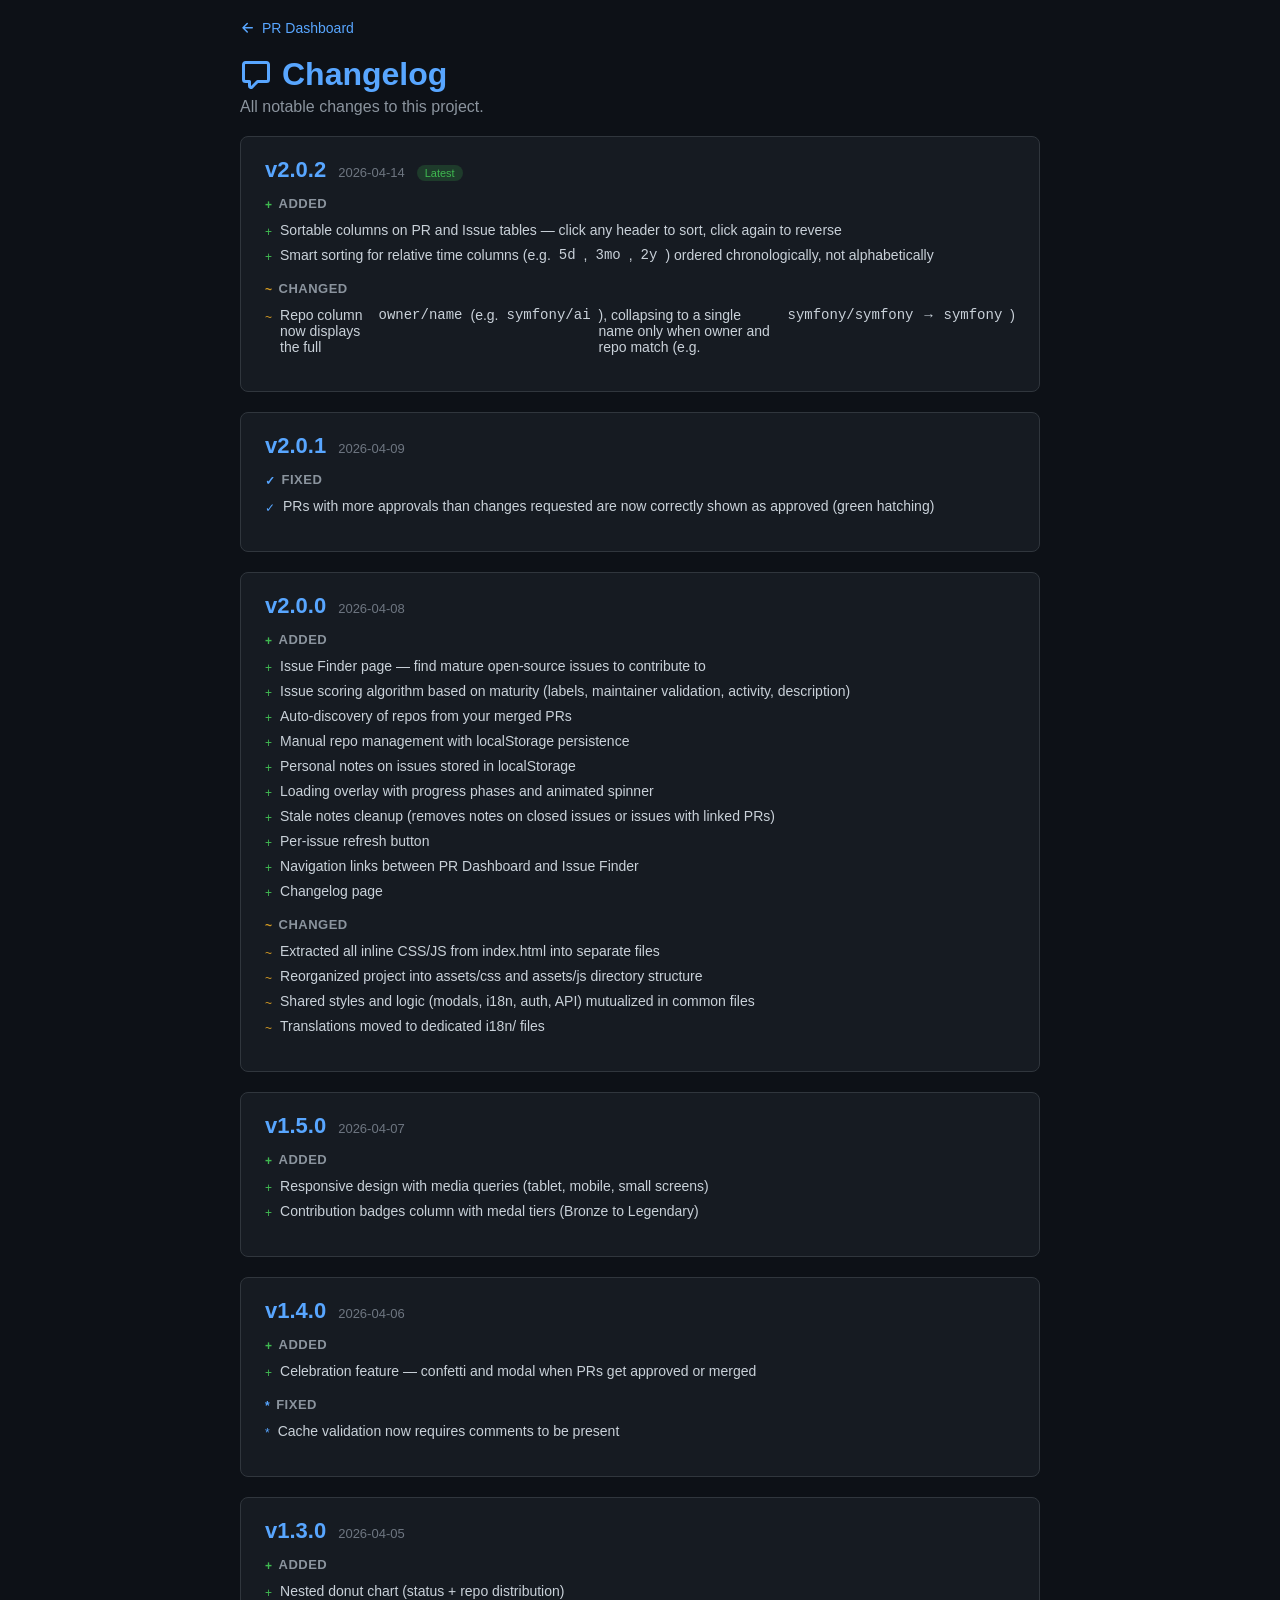
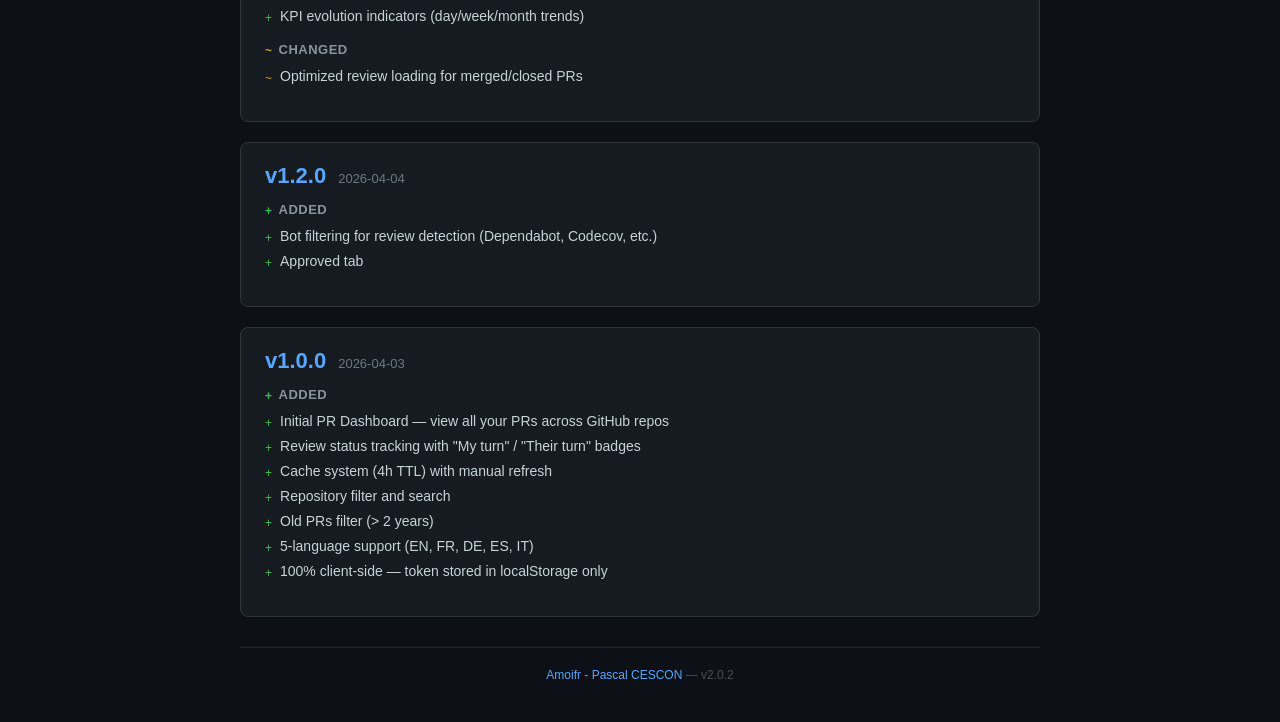
==== CHANGELOG.html @ 4b8963c9 "Add sortable table columns and full repo names (v2.0.2)" ====
<!DOCTYPE html>
<html lang="en">
<head>
    <meta charset="UTF-8">
    <meta name="viewport" content="width=device-width, initial-scale=1.0">
    <title>Changelog — PR Dashboard</title>
    <link rel="stylesheet" href="assets/css/common.css">
    <style>
        .changelog { max-width: 800px; margin: 0 auto; }
        .version { background: #161b22; border: 1px solid #30363d; border-radius: 8px; padding: 20px 24px; margin-bottom: 20px; }
        .version-header { display: flex; align-items: baseline; gap: 12px; margin-bottom: 12px; }
        .version-tag { font-size: 22px; font-weight: 700; color: #58a6ff; }
        .version-date { font-size: 13px; color: #6e7681; }
        .version-label { font-size: 11px; padding: 2px 8px; border-radius: 10px; font-weight: 500; }
        .version-label.latest { background: rgba(63, 185, 80, 0.2); color: #3fb950; }
        .change-category { margin-bottom: 12px; }
        .change-category h4 { font-size: 13px; color: #8b949e; text-transform: uppercase; letter-spacing: 0.5px; margin-bottom: 6px; display: flex; align-items: center; gap: 6px; }
        .change-category ul { list-style: none; padding: 0; margin: 0; }
        .change-category li { padding: 4px 0; font-size: 14px; color: #c9d1d9; display: flex; align-items: flex-start; gap: 8px; }
        .change-category li::before { content: ''; display: none; }
        .change-icon { font-size: 12px; margin-top: 3px; flex-shrink: 0; }
        .change-icon.added { color: #3fb950; }
        .change-icon.changed { color: #d29922; }
        .change-icon.fixed { color: #58a6ff; }
        .back-link { display: inline-flex; align-items: center; gap: 6px; color: #58a6ff; font-size: 14px; margin-bottom: 20px; }
        .back-link:hover { text-decoration: underline; }
        .back-link svg { width: 16px; height: 16px; }
    </style>
</head>
<body>
    <div class="container changelog">
        <a href="index.html" class="back-link">
            <svg viewBox="0 0 16 16" fill="currentColor"><path d="M7.78 12.53a.75.75 0 0 1-1.06 0L2.47 8.28a.75.75 0 0 1 0-1.06l4.25-4.25a.751.751 0 0 1 1.042.018.751.751 0 0 1 .018 1.042L4.81 7h7.44a.75.75 0 0 1 0 1.5H4.81l2.97 2.97a.75.75 0 0 1 0 1.06Z"></path></svg>
            PR Dashboard
        </a>

        <h1>
            <svg viewBox="0 0 16 16" fill="currentColor"><path d="M1 2.75C1 1.784 1.784 1 2.75 1h10.5c.966 0 1.75.784 1.75 1.75v7.5A1.75 1.75 0 0 1 13.25 12H9.06l-2.573 2.573A1.458 1.458 0 0 1 4 13.543V12H2.75A1.75 1.75 0 0 1 1 10.25Zm1.75-.25a.25.25 0 0 0-.25.25v7.5c0 .138.112.25.25.25h2a.75.75 0 0 1 .75.75v2.19l2.72-2.72a.749.749 0 0 1 .53-.22h4.5a.25.25 0 0 0 .25-.25v-7.5a.25.25 0 0 0-.25-.25Z"></path></svg>
            Changelog
        </h1>
        <p class="subtitle">All notable changes to this project.</p>

        <div class="version">
            <div class="version-header">
                <span class="version-tag">v2.0.2</span>
                <span class="version-date">2026-04-14</span>
                <span class="version-label latest">Latest</span>
            </div>
            <div class="change-category">
                <h4><span class="change-icon added">+</span> Added</h4>
                <ul>
                    <li><span class="change-icon added">+</span> Sortable columns on PR and Issue tables — click any header to sort, click again to reverse</li>
                    <li><span class="change-icon added">+</span> Smart sorting for relative time columns (e.g. <code>5d</code>, <code>3mo</code>, <code>2y</code>) ordered chronologically, not alphabetically</li>
                </ul>
            </div>
            <div class="change-category">
                <h4><span class="change-icon changed">~</span> Changed</h4>
                <ul>
                    <li><span class="change-icon changed">~</span> Repo column now displays the full <code>owner/name</code> (e.g. <code>symfony/ai</code>), collapsing to a single name only when owner and repo match (e.g. <code>symfony/symfony</code> → <code>symfony</code>)</li>
                </ul>
            </div>
        </div>

        <div class="version">
            <div class="version-header">
                <span class="version-tag">v2.0.1</span>
                <span class="version-date">2026-04-09</span>
            </div>
            <div class="change-category">
                <h4><span class="change-icon fixed">✓</span> Fixed</h4>
                <ul>
                    <li><span class="change-icon fixed">✓</span> PRs with more approvals than changes requested are now correctly shown as approved (green hatching)</li>
                </ul>
            </div>
        </div>

        <div class="version">
            <div class="version-header">
                <span class="version-tag">v2.0.0</span>
                <span class="version-date">2026-04-08</span>
            </div>
            <div class="change-category">
                <h4><span class="change-icon added">+</span> Added</h4>
                <ul>
                    <li><span class="change-icon added">+</span> Issue Finder page — find mature open-source issues to contribute to</li>
                    <li><span class="change-icon added">+</span> Issue scoring algorithm based on maturity (labels, maintainer validation, activity, description)</li>
                    <li><span class="change-icon added">+</span> Auto-discovery of repos from your merged PRs</li>
                    <li><span class="change-icon added">+</span> Manual repo management with localStorage persistence</li>
                    <li><span class="change-icon added">+</span> Personal notes on issues stored in localStorage</li>
                    <li><span class="change-icon added">+</span> Loading overlay with progress phases and animated spinner</li>
                    <li><span class="change-icon added">+</span> Stale notes cleanup (removes notes on closed issues or issues with linked PRs)</li>
                    <li><span class="change-icon added">+</span> Per-issue refresh button</li>
                    <li><span class="change-icon added">+</span> Navigation links between PR Dashboard and Issue Finder</li>
                    <li><span class="change-icon added">+</span> Changelog page</li>
                </ul>
            </div>
            <div class="change-category">
                <h4><span class="change-icon changed">~</span> Changed</h4>
                <ul>
                    <li><span class="change-icon changed">~</span> Extracted all inline CSS/JS from index.html into separate files</li>
                    <li><span class="change-icon changed">~</span> Reorganized project into assets/css and assets/js directory structure</li>
                    <li><span class="change-icon changed">~</span> Shared styles and logic (modals, i18n, auth, API) mutualized in common files</li>
                    <li><span class="change-icon changed">~</span> Translations moved to dedicated i18n/ files</li>
                </ul>
            </div>
        </div>

        <div class="version">
            <div class="version-header">
                <span class="version-tag">v1.5.0</span>
                <span class="version-date">2026-04-07</span>
            </div>
            <div class="change-category">
                <h4><span class="change-icon added">+</span> Added</h4>
                <ul>
                    <li><span class="change-icon added">+</span> Responsive design with media queries (tablet, mobile, small screens)</li>
                    <li><span class="change-icon added">+</span> Contribution badges column with medal tiers (Bronze to Legendary)</li>
                </ul>
            </div>
        </div>

        <div class="version">
            <div class="version-header">
                <span class="version-tag">v1.4.0</span>
                <span class="version-date">2026-04-06</span>
            </div>
            <div class="change-category">
                <h4><span class="change-icon added">+</span> Added</h4>
                <ul>
                    <li><span class="change-icon added">+</span> Celebration feature — confetti and modal when PRs get approved or merged</li>
                </ul>
            </div>
            <div class="change-category">
                <h4><span class="change-icon fixed">*</span> Fixed</h4>
                <ul>
                    <li><span class="change-icon fixed">*</span> Cache validation now requires comments to be present</li>
                </ul>
            </div>
        </div>

        <div class="version">
            <div class="version-header">
                <span class="version-tag">v1.3.0</span>
                <span class="version-date">2026-04-05</span>
            </div>
            <div class="change-category">
                <h4><span class="change-icon added">+</span> Added</h4>
                <ul>
                    <li><span class="change-icon added">+</span> Nested donut chart (status + repo distribution)</li>
                    <li><span class="change-icon added">+</span> KPI evolution indicators (day/week/month trends)</li>
                </ul>
            </div>
            <div class="change-category">
                <h4><span class="change-icon changed">~</span> Changed</h4>
                <ul>
                    <li><span class="change-icon changed">~</span> Optimized review loading for merged/closed PRs</li>
                </ul>
            </div>
        </div>

        <div class="version">
            <div class="version-header">
                <span class="version-tag">v1.2.0</span>
                <span class="version-date">2026-04-04</span>
            </div>
            <div class="change-category">
                <h4><span class="change-icon added">+</span> Added</h4>
                <ul>
                    <li><span class="change-icon added">+</span> Bot filtering for review detection (Dependabot, Codecov, etc.)</li>
                    <li><span class="change-icon added">+</span> Approved tab</li>
                </ul>
            </div>
        </div>

        <div class="version">
            <div class="version-header">
                <span class="version-tag">v1.0.0</span>
                <span class="version-date">2026-04-03</span>
            </div>
            <div class="change-category">
                <h4><span class="change-icon added">+</span> Added</h4>
                <ul>
                    <li><span class="change-icon added">+</span> Initial PR Dashboard — view all your PRs across GitHub repos</li>
                    <li><span class="change-icon added">+</span> Review status tracking with "My turn" / "Their turn" badges</li>
                    <li><span class="change-icon added">+</span> Cache system (4h TTL) with manual refresh</li>
                    <li><span class="change-icon added">+</span> Repository filter and search</li>
                    <li><span class="change-icon added">+</span> Old PRs filter (&gt; 2 years)</li>
                    <li><span class="change-icon added">+</span> 5-language support (EN, FR, DE, ES, IT)</li>
                    <li><span class="change-icon added">+</span> 100% client-side — token stored in localStorage only</li>
                </ul>
            </div>
        </div>

        <p class="generated"><a href="https://github.com/Amoifr" target="_blank">Amoifr - Pascal CESCON</a> — v2.0.2</p>
    </div>
</body>
</html>
---- assets/css/common.css ----
/* ========== COMMON STYLES — Shared between index.html and issue.html ========== */

* { box-sizing: border-box; margin: 0; padding: 0; }
body { font-family: -apple-system, BlinkMacSystemFont, 'Segoe UI', Roboto, sans-serif; background: #0d1117; color: #c9d1d9; padding: 20px; }
.container { max-width: 1400px; margin: 0 auto; }
h1 { color: #58a6ff; margin-bottom: 5px; display: flex; align-items: center; gap: 10px; }
h1 svg { width: 32px; height: 32px; }
.subtitle { color: #8b949e; margin-bottom: 20px; }

/* Token input */
.token-section { background: #161b22; border: 1px solid #30363d; border-radius: 8px; padding: 20px; margin-bottom: 20px; }
.token-section h3 { margin-bottom: 10px; color: #c9d1d9; }
.token-section .input-group { margin-bottom: 12px; }
.token-section label { display: block; font-size: 13px; color: #8b949e; margin-bottom: 5px; }
.token-section input { width: 400px; padding: 8px 12px; border: 1px solid #30363d; border-radius: 6px; background: #0d1117; color: #c9d1d9; font-family: monospace; }
.token-section input[type="text"]:not(.token-input) { font-family: -apple-system, BlinkMacSystemFont, 'Segoe UI', Roboto, sans-serif; }
.token-section button { padding: 8px 16px; background: #238636; color: white; border: none; border-radius: 6px; cursor: pointer; margin-left: 10px; }
.token-section button:hover { background: #2ea043; }
.token-section button:disabled { background: #30363d; cursor: not-allowed; }
.token-section .btn-secondary { background: #21262d; border: 1px solid #30363d; margin-left: 10px; }
.token-section .btn-secondary:hover { background: #30363d; }
.token-hint { font-size: 12px; color: #8b949e; margin-top: 8px; }
.credentials-display { display: flex; align-items: center; gap: 15px; flex-wrap: wrap; }
.credentials-display .credential { background: #21262d; padding: 5px 12px; border-radius: 6px; font-size: 13px; }
.credentials-display .credential strong { color: #58a6ff; }

/* Modal/Popup */
.modal-overlay { position: fixed; top: 0; left: 0; right: 0; bottom: 0; background: rgba(0, 0, 0, 0.7); display: flex; align-items: center; justify-content: center; z-index: 1000; }
.modal { background: #161b22; border: 1px solid #30363d; border-radius: 12px; padding: 30px; max-width: 450px; width: 90%; box-shadow: 0 8px 32px rgba(0, 0, 0, 0.4); }
.modal h3 { margin-bottom: 20px; color: #c9d1d9; font-size: 18px; display: flex; align-items: center; gap: 10px; }
.modal h3 svg { width: 24px; height: 24px; color: #58a6ff; }
.modal .input-group { margin-bottom: 15px; }
.modal label { display: block; font-size: 13px; color: #8b949e; margin-bottom: 5px; }
.modal input { width: 100%; padding: 10px 12px; border: 1px solid #30363d; border-radius: 6px; background: #0d1117; color: #c9d1d9; font-size: 14px; }
.modal input:focus { outline: none; border-color: #58a6ff; box-shadow: 0 0 0 3px rgba(56, 139, 253, 0.3); }
.modal .btn-primary { width: 100%; padding: 12px; background: #238636; color: white; border: none; border-radius: 6px; cursor: pointer; font-size: 14px; font-weight: 500; margin-top: 10px; }
.modal .btn-primary:hover { background: #2ea043; }
.modal .token-hint { font-size: 12px; color: #8b949e; margin-top: 15px; text-align: center; }
.modal .help-section { background: #0d1117; border: 1px solid #30363d; border-radius: 6px; padding: 15px; margin-top: 20px; font-size: 12px; }
.modal .help-section h4 { color: #58a6ff; margin-bottom: 10px; font-size: 13px; display: flex; align-items: center; gap: 6px; }
.modal .help-section h4 svg { width: 14px; height: 14px; }
.modal .help-section p { color: #8b949e; margin-bottom: 8px; line-height: 1.5; }
.modal .help-section a { color: #58a6ff; }
.modal .help-section ul { color: #8b949e; margin: 8px 0; padding-left: 20px; }
.modal .help-section li { margin: 4px 0; }
.modal .help-section code { background: #21262d; padding: 2px 6px; border-radius: 4px; color: #c9d1d9; font-family: monospace; }
.modal .security-notice { background: rgba(35, 134, 54, 0.15); border: 1px solid #238636; border-radius: 6px; padding: 12px; margin-top: 15px; display: flex; align-items: flex-start; gap: 10px; }
.modal .security-notice svg { width: 18px; height: 18px; color: #3fb950; flex-shrink: 0; margin-top: 2px; }
.modal .security-notice p { color: #8b949e; font-size: 12px; line-height: 1.5; margin: 0; }
.modal .security-notice strong { color: #3fb950; }

/* Loading */
.loading { text-align: center; padding: 40px; color: #8b949e; }
.loading::after { content: ''; animation: dots 1.5s infinite; }
@keyframes dots { 0%, 20% { content: '.'; } 40% { content: '..'; } 60%, 100% { content: '...'; } }

/* Table */
table { width: 100%; border-collapse: collapse; background: #161b22; border-radius: 8px; overflow: hidden; border: 1px solid #30363d; }
th { background: #21262d; color: #c9d1d9; padding: 12px 10px; text-align: left; font-weight: 600; font-size: 12px; text-transform: uppercase; letter-spacing: 0.5px; }
th.sortable { cursor: pointer; user-select: none; padding-right: 22px; position: relative; }
th.sortable:hover { background: #2d333b; }
th.sortable::after { content: '⇅'; position: absolute; right: 8px; top: 50%; transform: translateY(-50%); opacity: 0.4; font-size: 10px; }
th.sortable.sort-asc::after { content: '▲'; opacity: 1; color: #58a6ff; }
th.sortable.sort-desc::after { content: '▼'; opacity: 1; color: #58a6ff; }
td { padding: 12px 10px; border-bottom: 1px solid #21262d; vertical-align: middle; font-size: 14px; }
tr:hover { background: #1f2937; }
tr:last-child td { border-bottom: none; }

a { color: #58a6ff; text-decoration: none; }
a:hover { text-decoration: underline; }

.label { display: inline-block; padding: 3px 8px; border-radius: 12px; font-size: 11px; font-weight: 500; margin: 2px 2px 2px 0; }

.date { color: #8b949e; font-size: 13px; white-space: nowrap; }

/* Search */
.search-bar { margin-bottom: 20px; }
.search-bar input { width: 100%; padding: 10px 15px; border: 1px solid #30363d; border-radius: 6px; background: #0d1117; color: #c9d1d9; font-size: 14px; }
.search-bar input:focus { outline: none; border-color: #58a6ff; box-shadow: 0 0 0 3px rgba(56, 139, 253, 0.3); }
.search-bar input::placeholder { color: #484f58; }

/* Repo filter */
.repo-filter { margin-bottom: 15px; display: flex; flex-wrap: wrap; gap: 8px; align-items: center; }
.repo-filter-label { color: #8b949e; font-size: 13px; margin-right: 10px; }
.repo-btn { padding: 5px 12px; border: 1px solid #30363d; border-radius: 20px; background: #21262d; color: #c9d1d9; font-size: 12px; cursor: pointer; transition: all 0.2s; }
.repo-btn:hover { border-color: #58a6ff; color: #58a6ff; }
.repo-btn.active { background: #388bfd33; border-color: #58a6ff; color: #58a6ff; }
.repo-btn .repo-count { background: #30363d; padding: 1px 6px; border-radius: 10px; margin-left: 5px; font-size: 11px; }
.repo-btn.active .repo-count { background: #58a6ff; color: #0d1117; }

/* Progress */
.progress { margin-top: 10px; }
.progress-bar { height: 4px; background: #30363d; border-radius: 2px; overflow: hidden; }
.progress-fill { height: 100%; background: #58a6ff; width: 0%; transition: width 0.3s; }
.progress-text { font-size: 12px; color: #8b949e; margin-top: 5px; }

/* Header actions */
.header-row { display: flex; justify-content: space-between; align-items: center; margin-bottom: 5px; }
.header-actions { display: flex; align-items: center; gap: 20px; }

/* Header icon buttons */
.header-icon-btn { background: #21262d; border: 1px solid #30363d; color: #c9d1d9; width: 36px; height: 36px; border-radius: 6px; cursor: pointer; display: flex; align-items: center; justify-content: center; text-decoration: none; }
.header-icon-btn:hover { background: #30363d; border-color: #8b949e; text-decoration: none; }
.header-icon-btn svg { width: 18px; height: 18px; }
.header-icon-btn.has-user { color: #3fb950; border-color: #238636; }

/* Language selector */
.lang-selector { position: relative; }
.lang-btn { background: #21262d; border: 1px solid #30363d; color: #c9d1d9; padding: 6px 12px; border-radius: 6px; cursor: pointer; font-size: 13px; display: flex; align-items: center; gap: 6px; }
.lang-btn:hover { background: #30363d; border-color: #8b949e; }
.lang-btn .flag { font-size: 16px; }
.lang-dropdown { position: absolute; top: 100%; right: 0; margin-top: 5px; background: #161b22; border: 1px solid #30363d; border-radius: 6px; overflow: hidden; display: none; z-index: 100; min-width: 140px; box-shadow: 0 8px 24px rgba(0,0,0,0.4); }
.lang-dropdown.show { display: block; }
.lang-option { padding: 10px 15px; cursor: pointer; display: flex; align-items: center; gap: 10px; font-size: 13px; color: #c9d1d9; }
.lang-option:hover { background: #21262d; }
.lang-option.active { background: #388bfd33; color: #58a6ff; }
.lang-option .flag { font-size: 16px; }

/* Settings modal */
.settings-modal { max-width: 350px; }
.settings-modal h3 { font-size: 16px; }
.settings-info { margin-bottom: 15px; }
.settings-info .info-row { display: flex; justify-content: space-between; align-items: center; padding: 10px 0; border-bottom: 1px solid #30363d; }
.settings-info .info-row:last-child { border-bottom: none; }
.settings-info .info-label { color: #8b949e; font-size: 13px; }
.settings-info .info-value { color: #c9d1d9; font-size: 13px; font-weight: 500; }
.settings-actions { display: flex; gap: 10px; margin-top: 15px; }
.settings-actions button { flex: 1; padding: 10px; border-radius: 6px; cursor: pointer; font-size: 13px; }
.btn-edit { background: #21262d; border: 1px solid #30363d; color: #c9d1d9; }
.btn-edit:hover { background: #30363d; }
.btn-delete { background: rgba(248, 81, 73, 0.1); border: 1px solid #f85149; color: #f85149; }
.btn-delete:hover { background: rgba(248, 81, 73, 0.2); }

/* Help modal */
.help-modal { max-width: 500px; max-height: 80vh; overflow-y: auto; }
.help-modal h3 { font-size: 18px; margin-bottom: 20px; }
.help-feature { margin-bottom: 16px; padding-bottom: 16px; border-bottom: 1px solid #30363d; }
.help-feature:last-of-type { border-bottom: none; margin-bottom: 0; }
.help-feature h4 { color: #58a6ff; font-size: 14px; margin-bottom: 6px; display: flex; align-items: center; gap: 8px; }
.help-feature h4 svg { width: 16px; height: 16px; }
.help-feature p { color: #8b949e; font-size: 13px; line-height: 1.5; }

/* Footer */
.generated { text-align: center; color: #484f58; margin-top: 30px; font-size: 12px; padding: 20px; border-top: 1px solid #21262d; }

/* Stats */
.stats-container { display: flex; gap: 20px; margin-bottom: 20px; align-items: stretch; }
.stats { display: grid; grid-template-columns: repeat(2, 1fr); gap: 12px; flex: 1; }
.stat-card { background: #161b22; border: 1px solid #30363d; border-radius: 8px; padding: 20px; display: flex; flex-direction: column; justify-content: center; align-items: center; text-align: center; }
.stat-value { font-size: 32px; font-weight: 600; color: #c9d1d9; }
.stat-label { font-size: 13px; color: #8b949e; margin-top: 5px; text-transform: uppercase; letter-spacing: 0.5px; }
.stat-card.open .stat-value { color: #3fb950; }
.stat-card.open { border-left: 3px solid #3fb950; }

/* Refresh button (simple) */
.refresh-btn-simple { background: #21262d; border: 1px solid #30363d; color: #c9d1d9; padding: 8px 16px; border-radius: 6px; cursor: pointer; font-size: 13px; display: flex; align-items: center; gap: 6px; }
.refresh-btn-simple:hover { background: #30363d; border-color: #8b949e; }
.refresh-btn-simple:disabled { opacity: 0.5; cursor: not-allowed; }
.refresh-btn-simple svg { width: 16px; height: 16px; }

/* Cache info */
.cache-info { font-size: 11px; color: #6e7681; margin-top: 3px; }

/* ========== RESPONSIVE ========== */

/* Tablet - 1024px */
@media (max-width: 1024px) {
    .stats-container { flex-wrap: wrap; }
    .stats { flex: 1 1 100%; order: 1; }
    .header-actions { gap: 12px; }
}

/* Mobile landscape / small tablet - 768px */
@media (max-width: 768px) {
    body { padding: 15px; }

    .header-row { flex-direction: column; align-items: stretch; gap: 15px; }
    .header-actions { flex-wrap: wrap; justify-content: flex-start; gap: 10px; }

    .stats-container { flex-direction: column; }
    .stats { grid-template-columns: repeat(2, 1fr); }

    .token-section input { width: 100%; max-width: 400px; }
    .token-section button { margin-left: 0; margin-top: 10px; }

    .modal { padding: 20px; width: 95%; }
    .help-modal { max-height: 70vh; }

    table { display: block; overflow-x: auto; white-space: nowrap; }

    h1 { font-size: 1.4rem; }
    h1 svg { width: 26px; height: 26px; }
}

/* Mobile portrait - 480px */
@media (max-width: 480px) {
    body { padding: 10px; }

    .stats { grid-template-columns: 1fr; gap: 10px; }
    .stat-card { padding: 15px; }
    .stat-value { font-size: 26px; }

    .header-actions { gap: 8px; }
    .header-icon-btn { width: 32px; height: 32px; }
    .header-icon-btn svg { width: 14px; height: 14px; }

    .search-bar input { padding: 8px 12px; font-size: 13px; }

    .repo-filter { gap: 6px; }
    .repo-btn { padding: 4px 10px; font-size: 11px; }

    th, td { padding: 8px 6px; font-size: 12px; }

    .credentials-display { flex-direction: column; align-items: flex-start; }

    h1 { font-size: 1.2rem; flex-wrap: wrap; }
    .subtitle { font-size: 13px; }

    .modal { padding: 15px; }
    .modal h3 { font-size: 16px; }
    .modal input { padding: 8px 10px; font-size: 13px; }
    .modal .btn-primary { padding: 10px; }
}

/* Very small screens - 360px */
@media (max-width: 360px) {
    .header-actions { justify-content: center; }

    .stat-card { padding: 12px; }
    .stat-value { font-size: 22px; }
    .stat-label { font-size: 11px; }
}
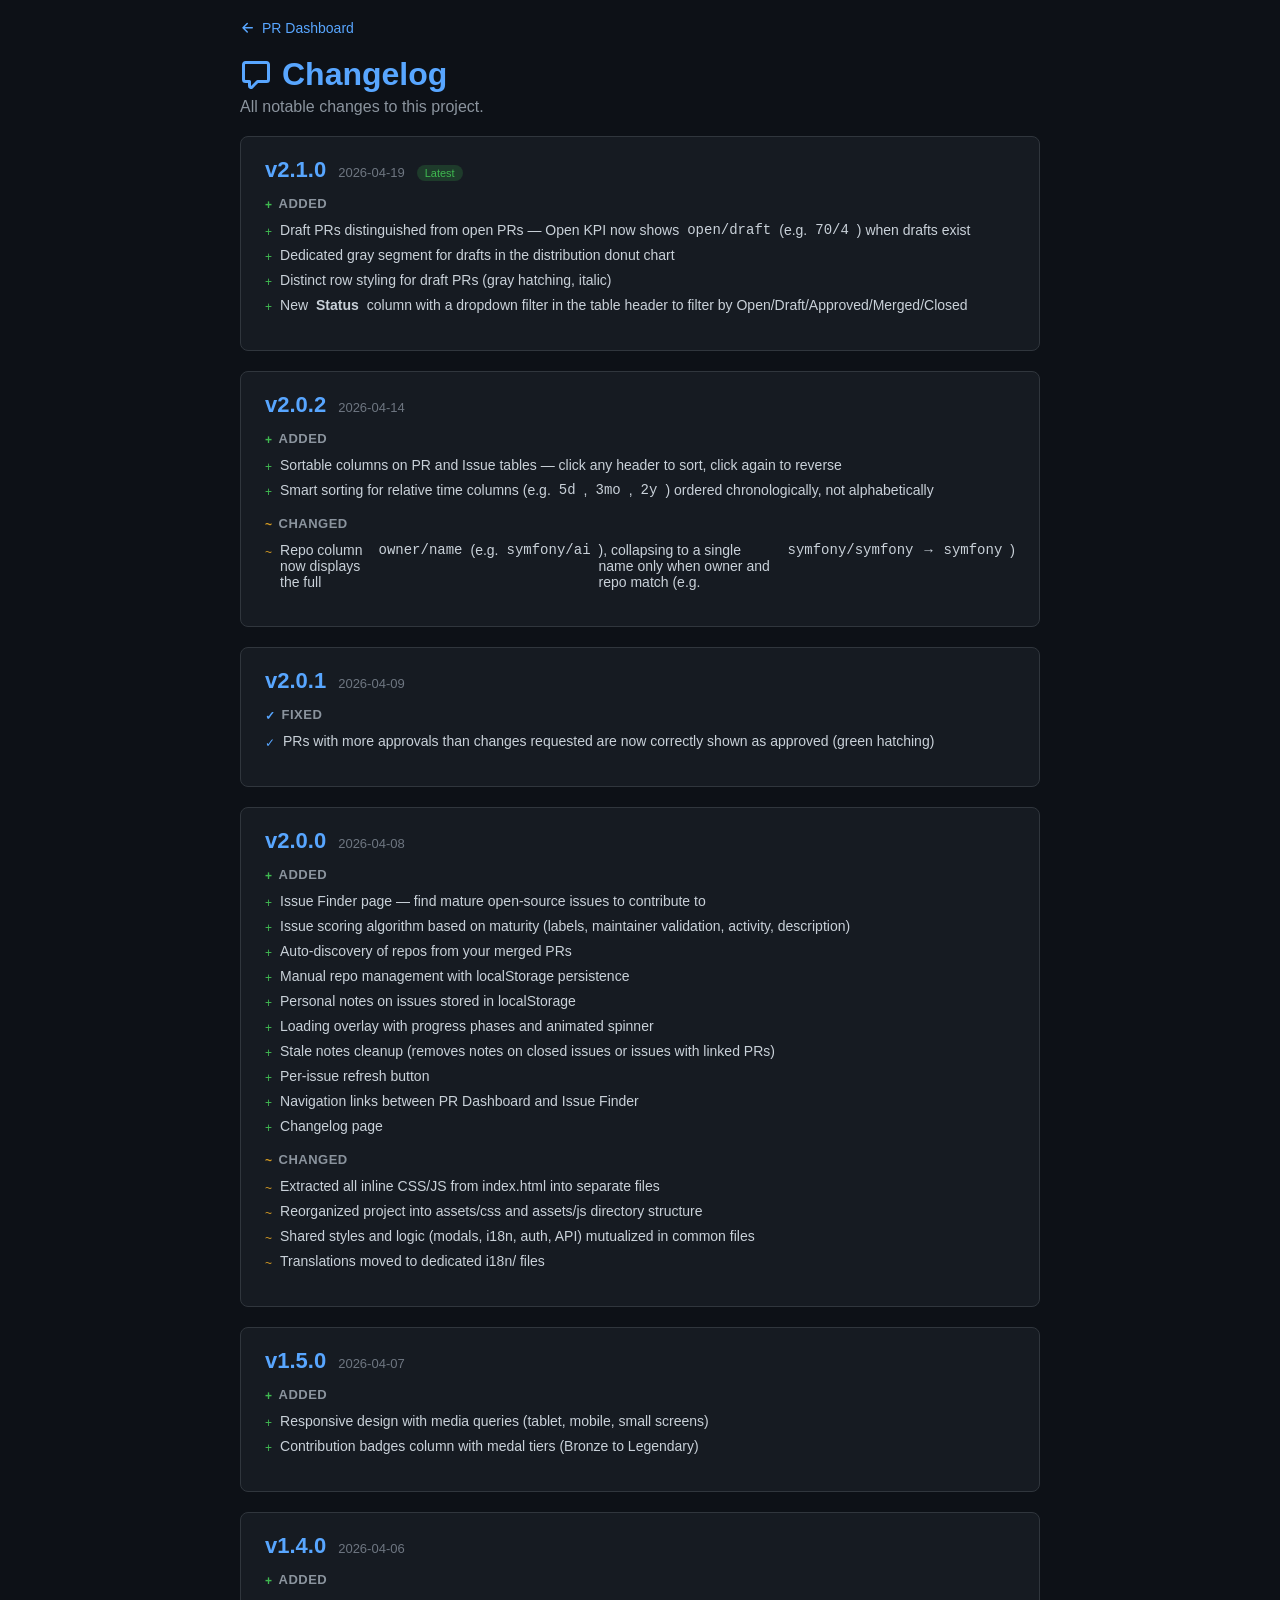
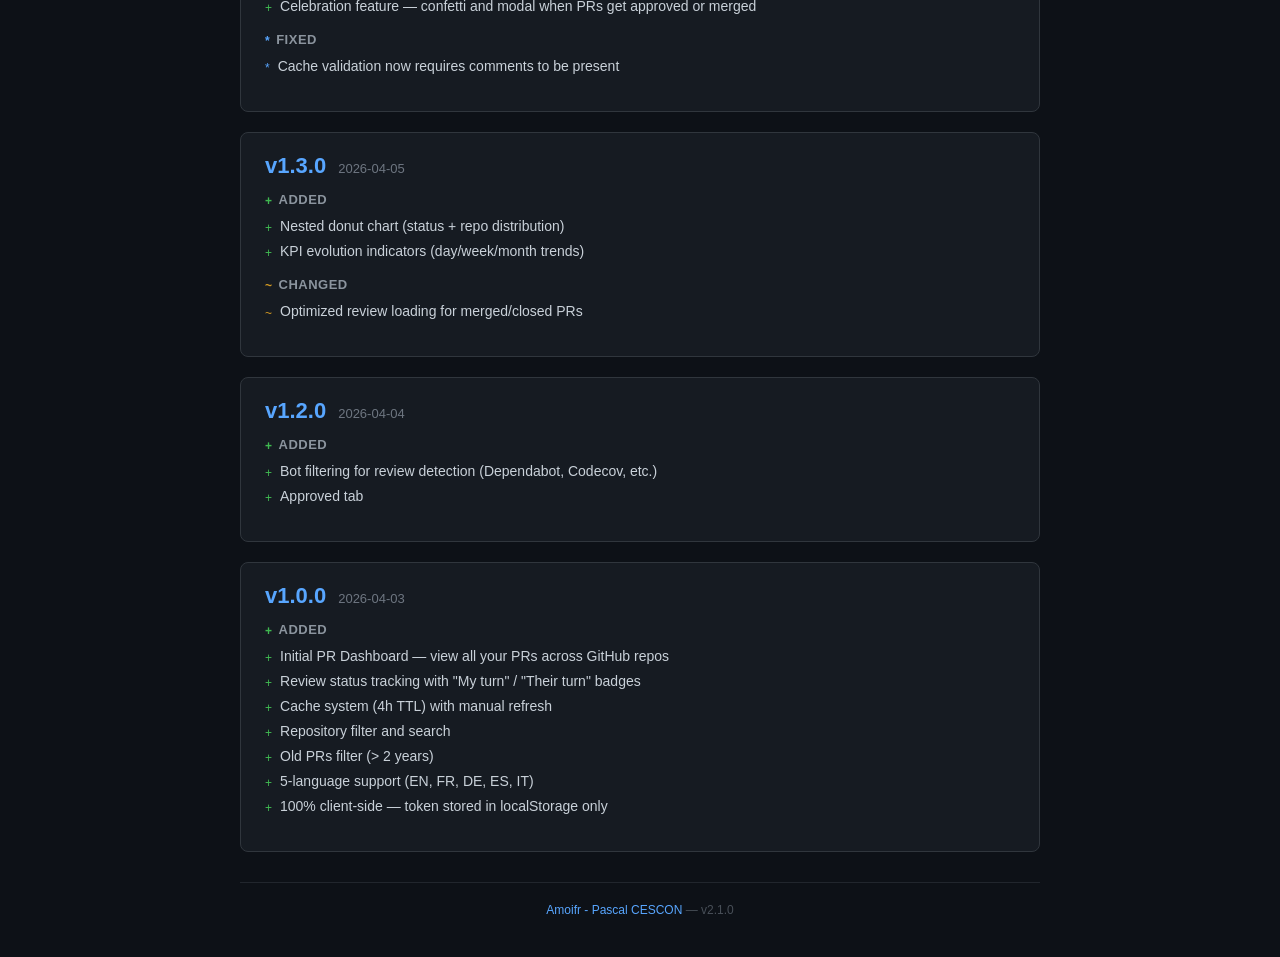
==== commit b6bb05bb: "Distinguish draft PRs from open PRs (v2.1.0) - Open KPI shows "open/draft" format (e.g. 70/4) when d" ====
--- a/CHANGELOG.html
+++ b/CHANGELOG.html
@@ -42,9 +42,25 @@
 
         <div class="version">
             <div class="version-header">
+                <span class="version-tag">v2.1.0</span>
+                <span class="version-date">2026-04-19</span>
+                <span class="version-label latest">Latest</span>
+            </div>
+            <div class="change-category">
+                <h4><span class="change-icon added">+</span> Added</h4>
+                <ul>
+                    <li><span class="change-icon added">+</span> Draft PRs distinguished from open PRs — Open KPI now shows <code>open/draft</code> (e.g. <code>70/4</code>) when drafts exist</li>
+                    <li><span class="change-icon added">+</span> Dedicated gray segment for drafts in the distribution donut chart</li>
+                    <li><span class="change-icon added">+</span> Distinct row styling for draft PRs (gray hatching, italic)</li>
+                    <li><span class="change-icon added">+</span> New <strong>Status</strong> column with a dropdown filter in the table header to filter by Open/Draft/Approved/Merged/Closed</li>
+                </ul>
+            </div>
+        </div>
+
+        <div class="version">
+            <div class="version-header">
                 <span class="version-tag">v2.0.2</span>
                 <span class="version-date">2026-04-14</span>
-                <span class="version-label latest">Latest</span>
             </div>
             <div class="change-category">
                 <h4><span class="change-icon added">+</span> Added</h4>
@@ -191,7 +207,7 @@
             </div>
         </div>
 
-        <p class="generated"><a href="https://github.com/Amoifr" target="_blank">Amoifr - Pascal CESCON</a> — v2.0.2</p>
+        <p class="generated"><a href="https://github.com/Amoifr" target="_blank">Amoifr - Pascal CESCON</a> — v2.1.0</p>
     </div>
 </body>
 </html>
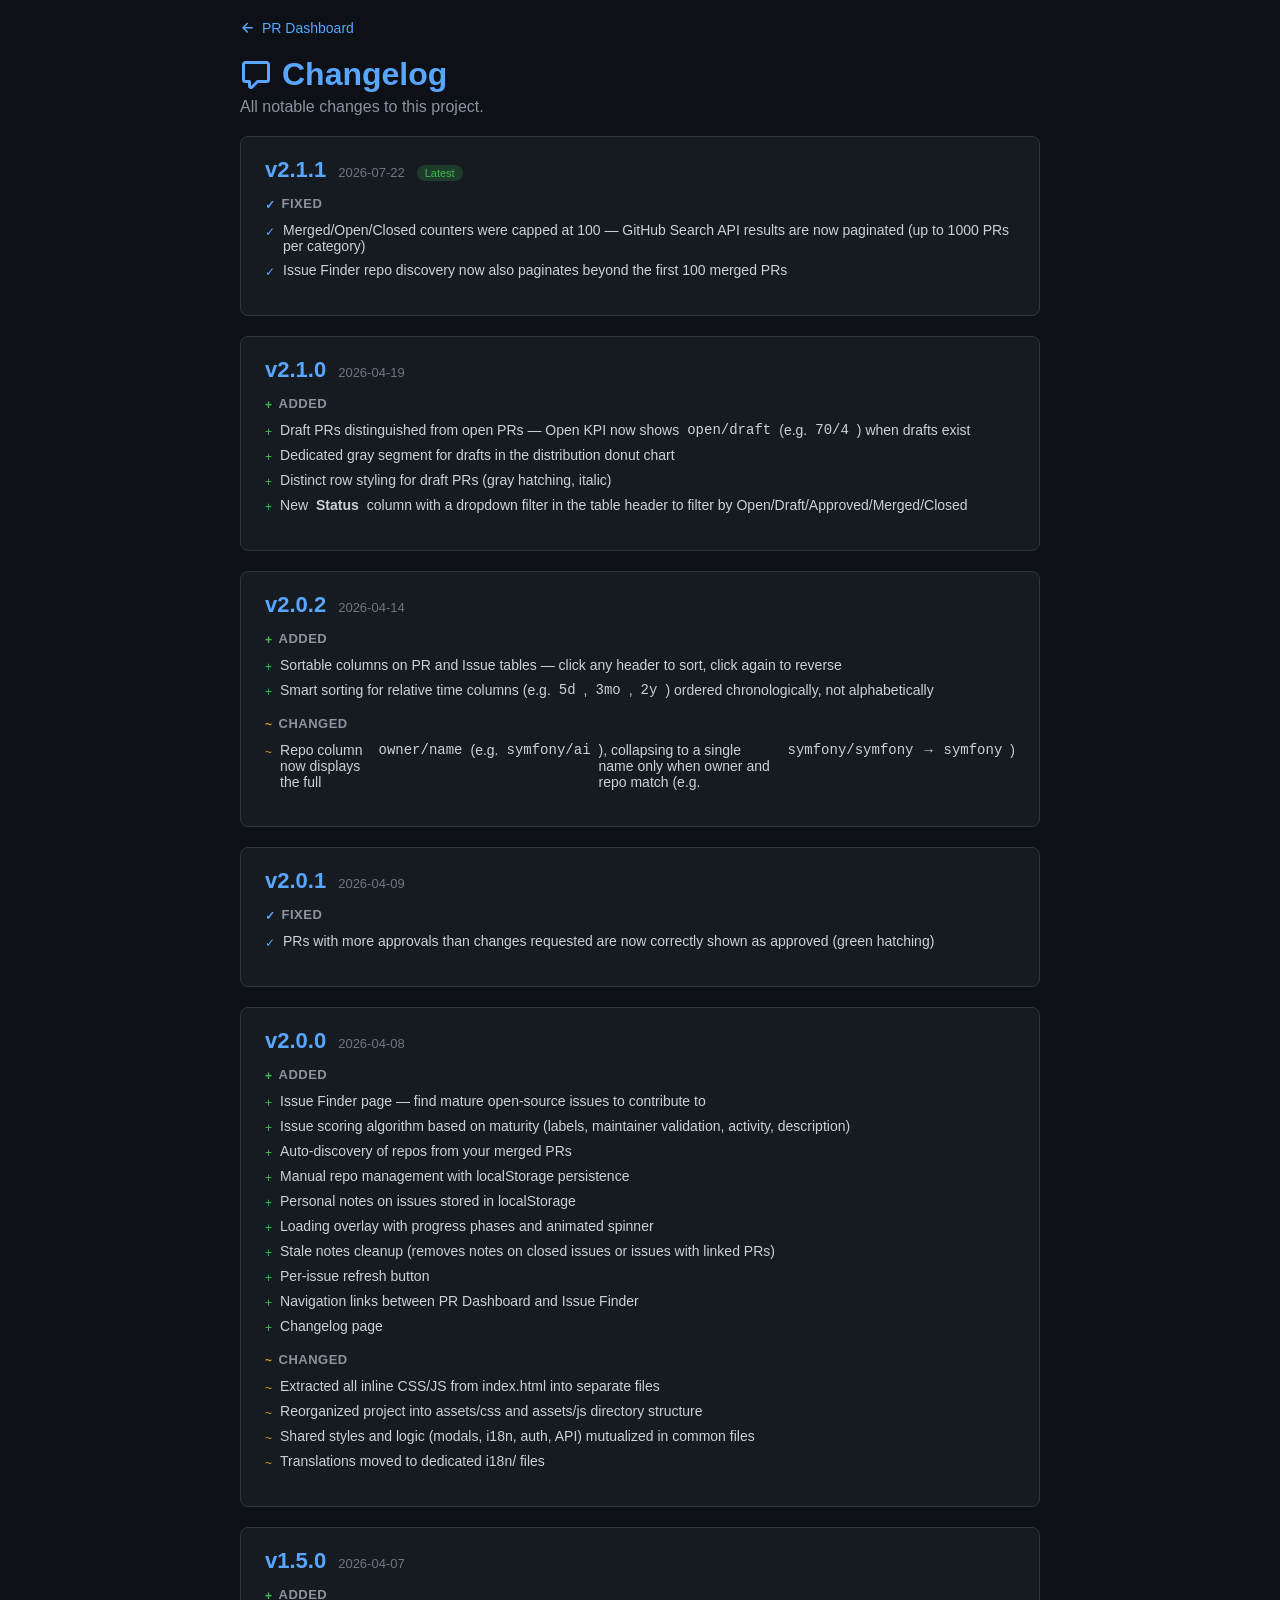
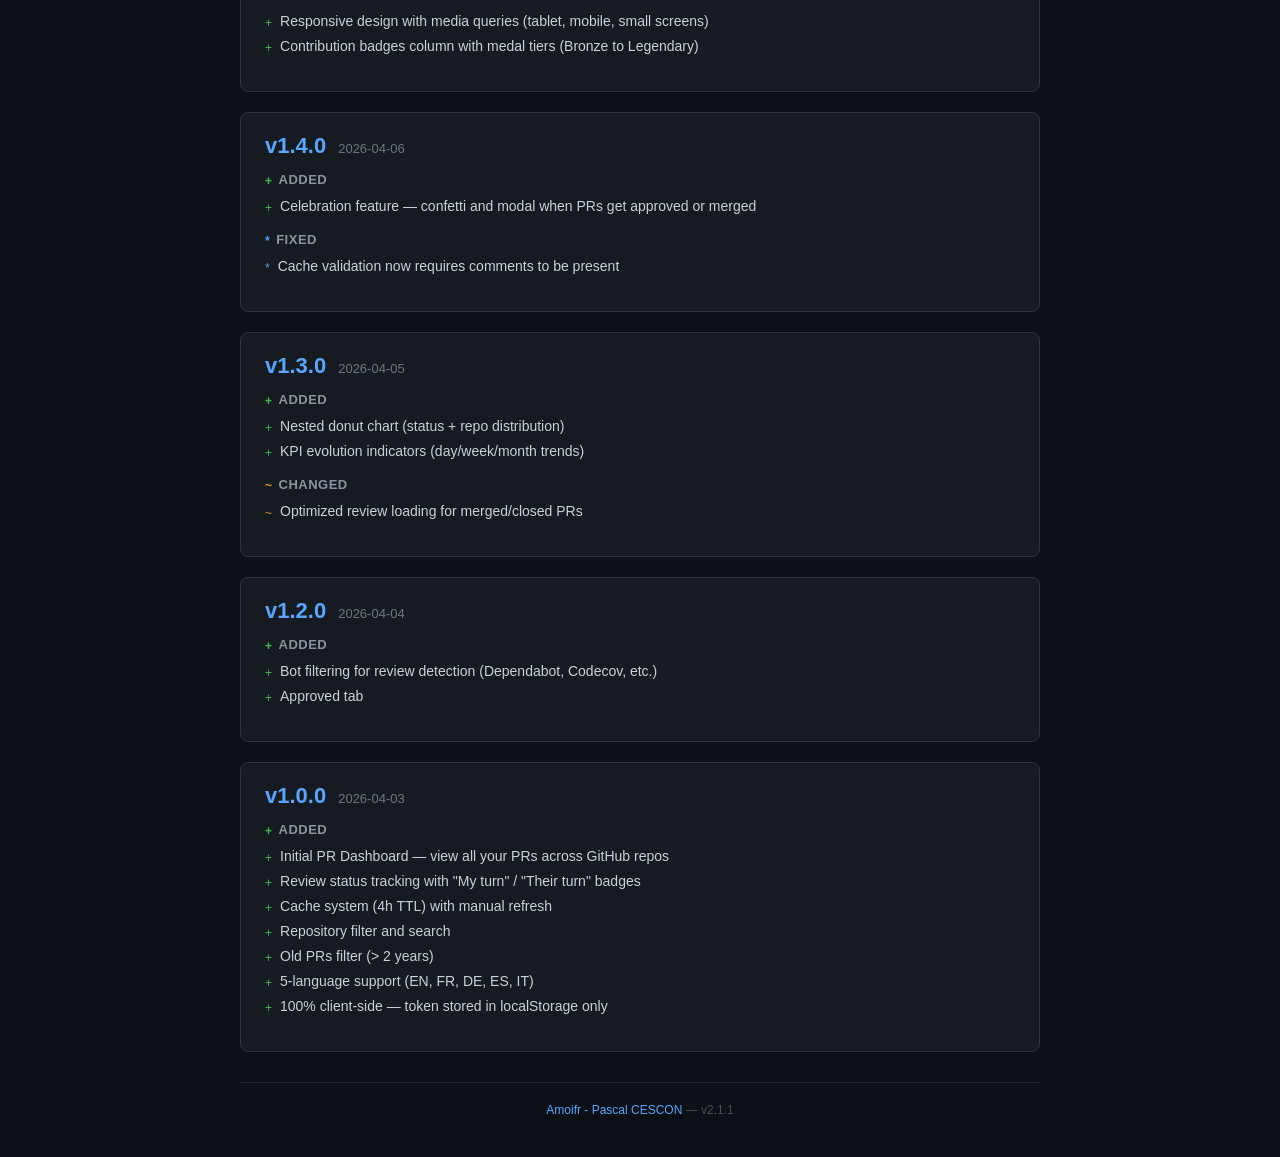
==== commit 4a057631: "Fix PR counters capped at 100 by paginating search results (v2.1.1)" ====
--- a/CHANGELOG.html
+++ b/CHANGELOG.html
@@ -42,9 +42,23 @@
 
         <div class="version">
             <div class="version-header">
+                <span class="version-tag">v2.1.1</span>
+                <span class="version-date">2026-07-22</span>
+                <span class="version-label latest">Latest</span>
+            </div>
+            <div class="change-category">
+                <h4><span class="change-icon fixed">✓</span> Fixed</h4>
+                <ul>
+                    <li><span class="change-icon fixed">✓</span> Merged/Open/Closed counters were capped at 100 — GitHub Search API results are now paginated (up to 1000 PRs per category)</li>
+                    <li><span class="change-icon fixed">✓</span> Issue Finder repo discovery now also paginates beyond the first 100 merged PRs</li>
+                </ul>
+            </div>
+        </div>
+
+        <div class="version">
+            <div class="version-header">
                 <span class="version-tag">v2.1.0</span>
                 <span class="version-date">2026-04-19</span>
-                <span class="version-label latest">Latest</span>
             </div>
             <div class="change-category">
                 <h4><span class="change-icon added">+</span> Added</h4>
@@ -207,7 +221,7 @@
             </div>
         </div>
 
-        <p class="generated"><a href="https://github.com/Amoifr" target="_blank">Amoifr - Pascal CESCON</a> — v2.1.0</p>
+        <p class="generated"><a href="https://github.com/Amoifr" target="_blank">Amoifr - Pascal CESCON</a> — v2.1.1</p>
     </div>
 </body>
 </html>
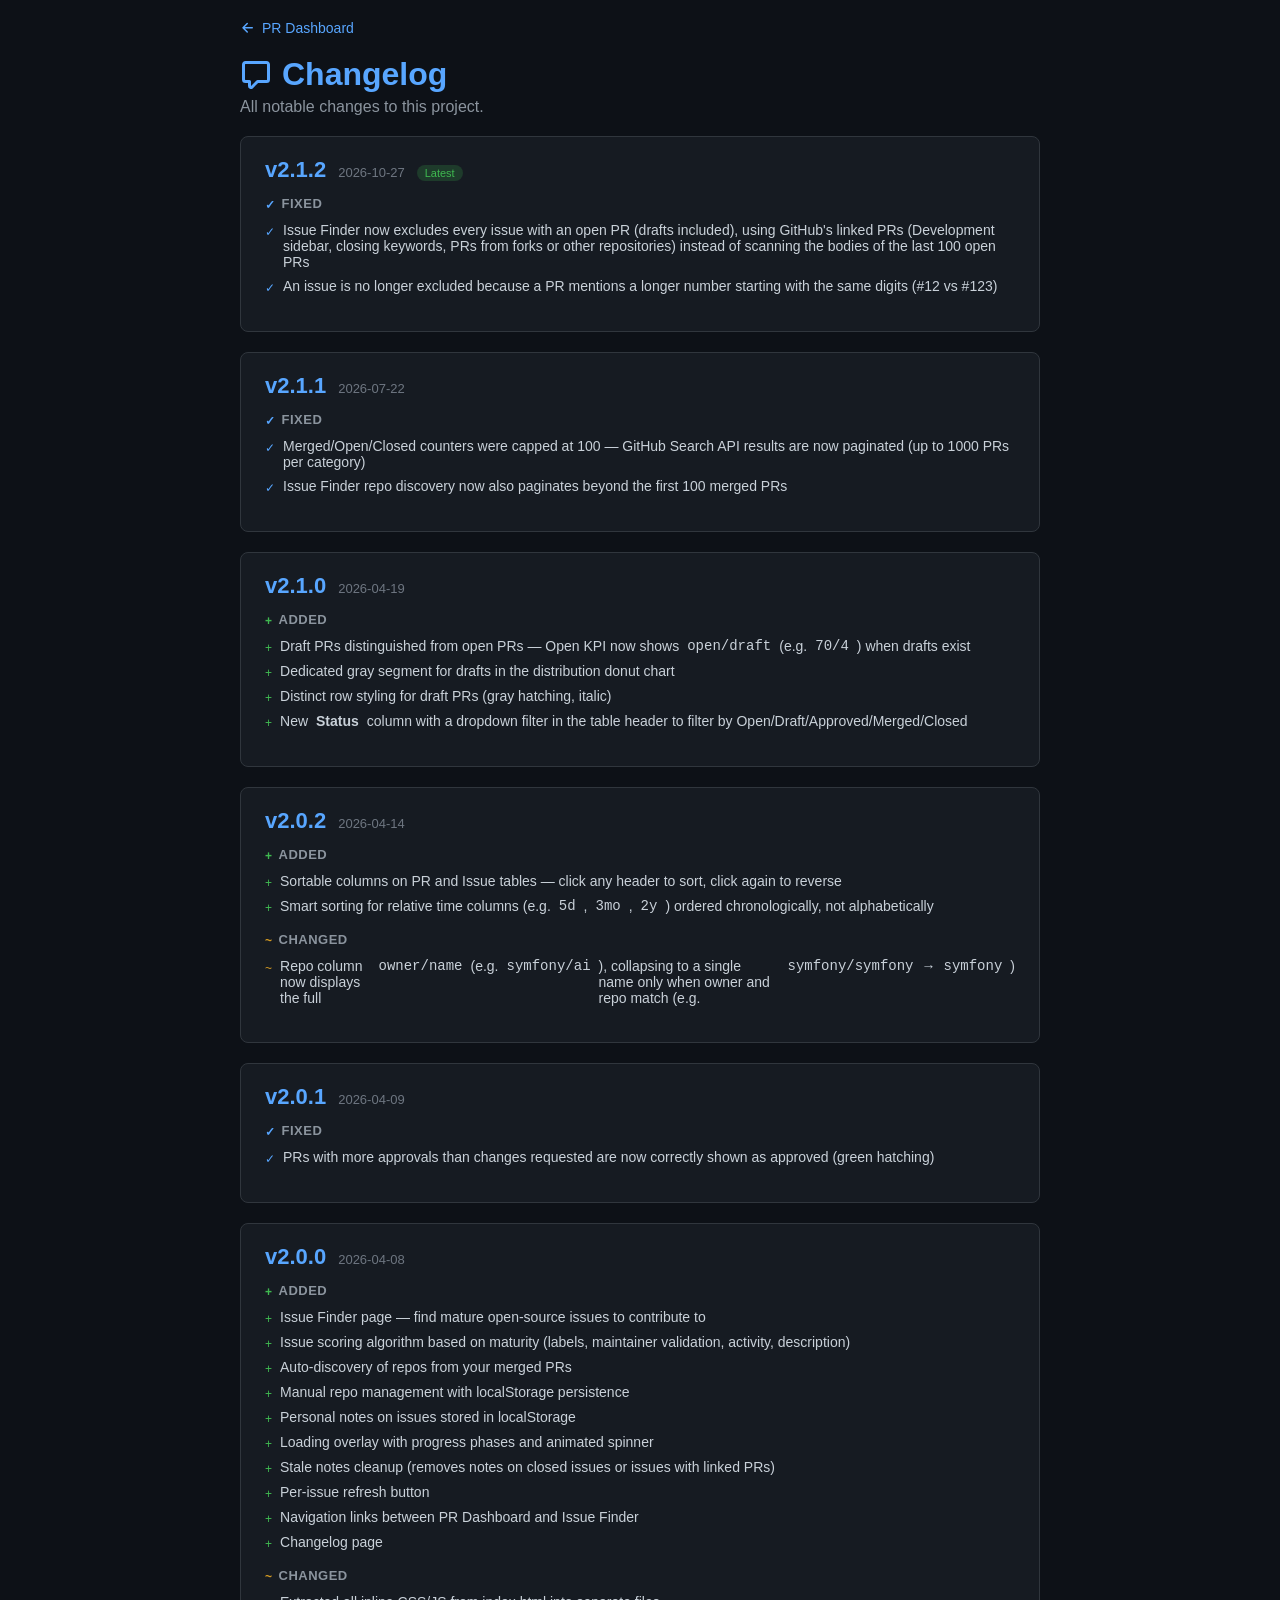
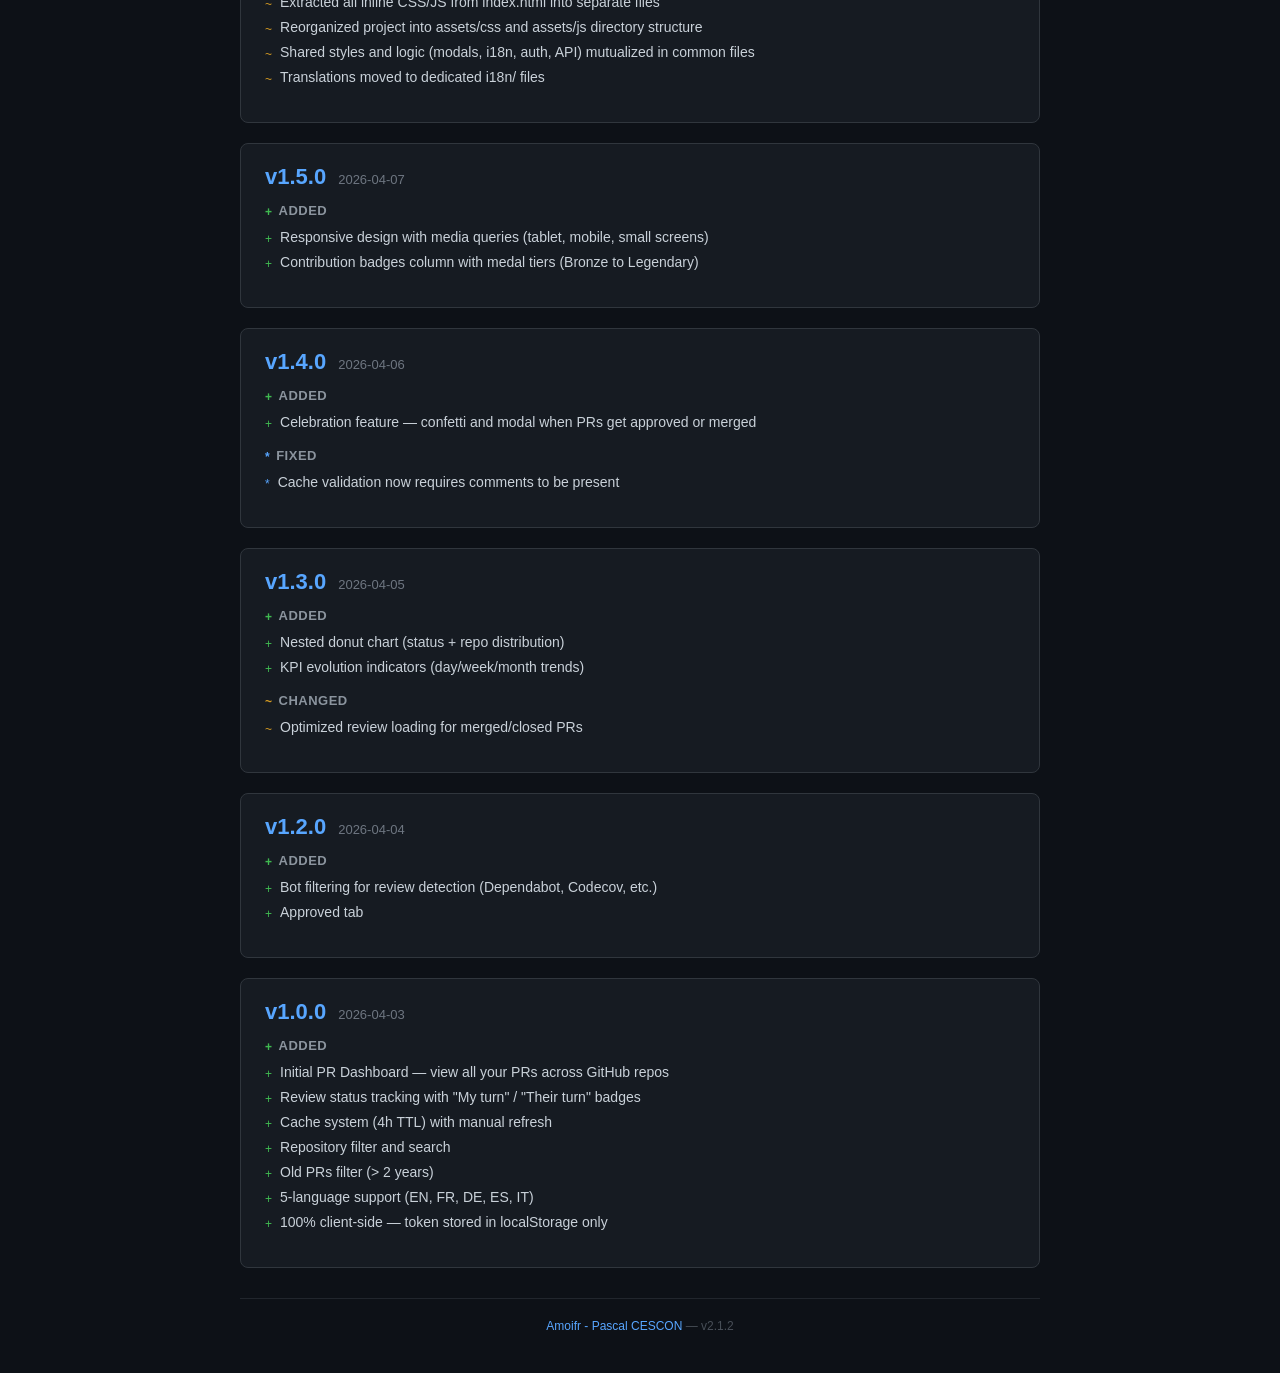
==== commit 44035db0: "Exclude issues with an open PR from the Issue Finder (v2.1.2) - Detect open PRs (drafts included) th" ====
--- a/CHANGELOG.html
+++ b/CHANGELOG.html
@@ -42,9 +42,23 @@
 
         <div class="version">
             <div class="version-header">
+                <span class="version-tag">v2.1.2</span>
+                <span class="version-date">2026-10-27</span>
+                <span class="version-label latest">Latest</span>
+            </div>
+            <div class="change-category">
+                <h4><span class="change-icon fixed">✓</span> Fixed</h4>
+                <ul>
+                    <li><span class="change-icon fixed">✓</span> Issue Finder now excludes every issue with an open PR (drafts included), using GitHub's linked PRs (Development sidebar, closing keywords, PRs from forks or other repositories) instead of scanning the bodies of the last 100 open PRs</li>
+                    <li><span class="change-icon fixed">✓</span> An issue is no longer excluded because a PR mentions a longer number starting with the same digits (#12 vs #123)</li>
+                </ul>
+            </div>
+        </div>
+
+        <div class="version">
+            <div class="version-header">
                 <span class="version-tag">v2.1.1</span>
                 <span class="version-date">2026-07-22</span>
-                <span class="version-label latest">Latest</span>
             </div>
             <div class="change-category">
                 <h4><span class="change-icon fixed">✓</span> Fixed</h4>
@@ -221,7 +235,7 @@
             </div>
         </div>
 
-        <p class="generated"><a href="https://github.com/Amoifr" target="_blank">Amoifr - Pascal CESCON</a> — v2.1.1</p>
+        <p class="generated"><a href="https://github.com/Amoifr" target="_blank">Amoifr - Pascal CESCON</a> — v2.1.2</p>
     </div>
 </body>
 </html>
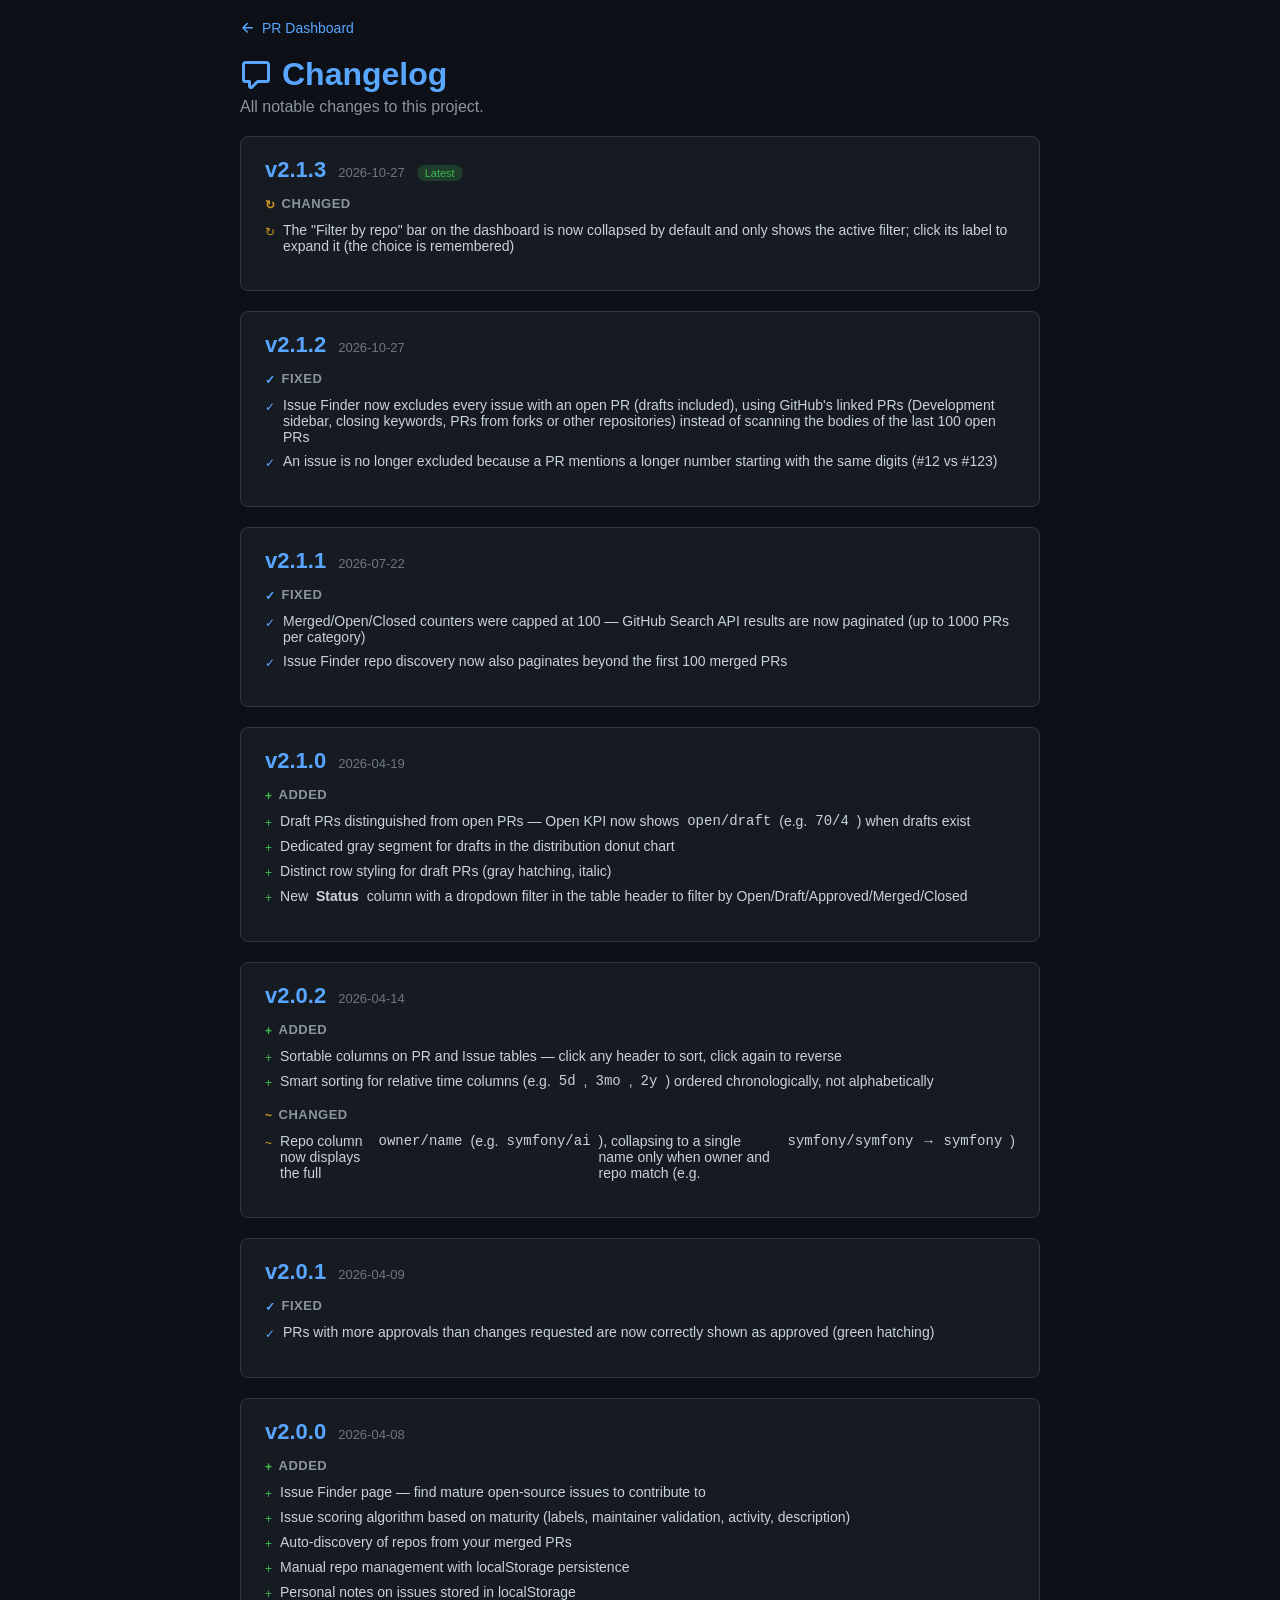
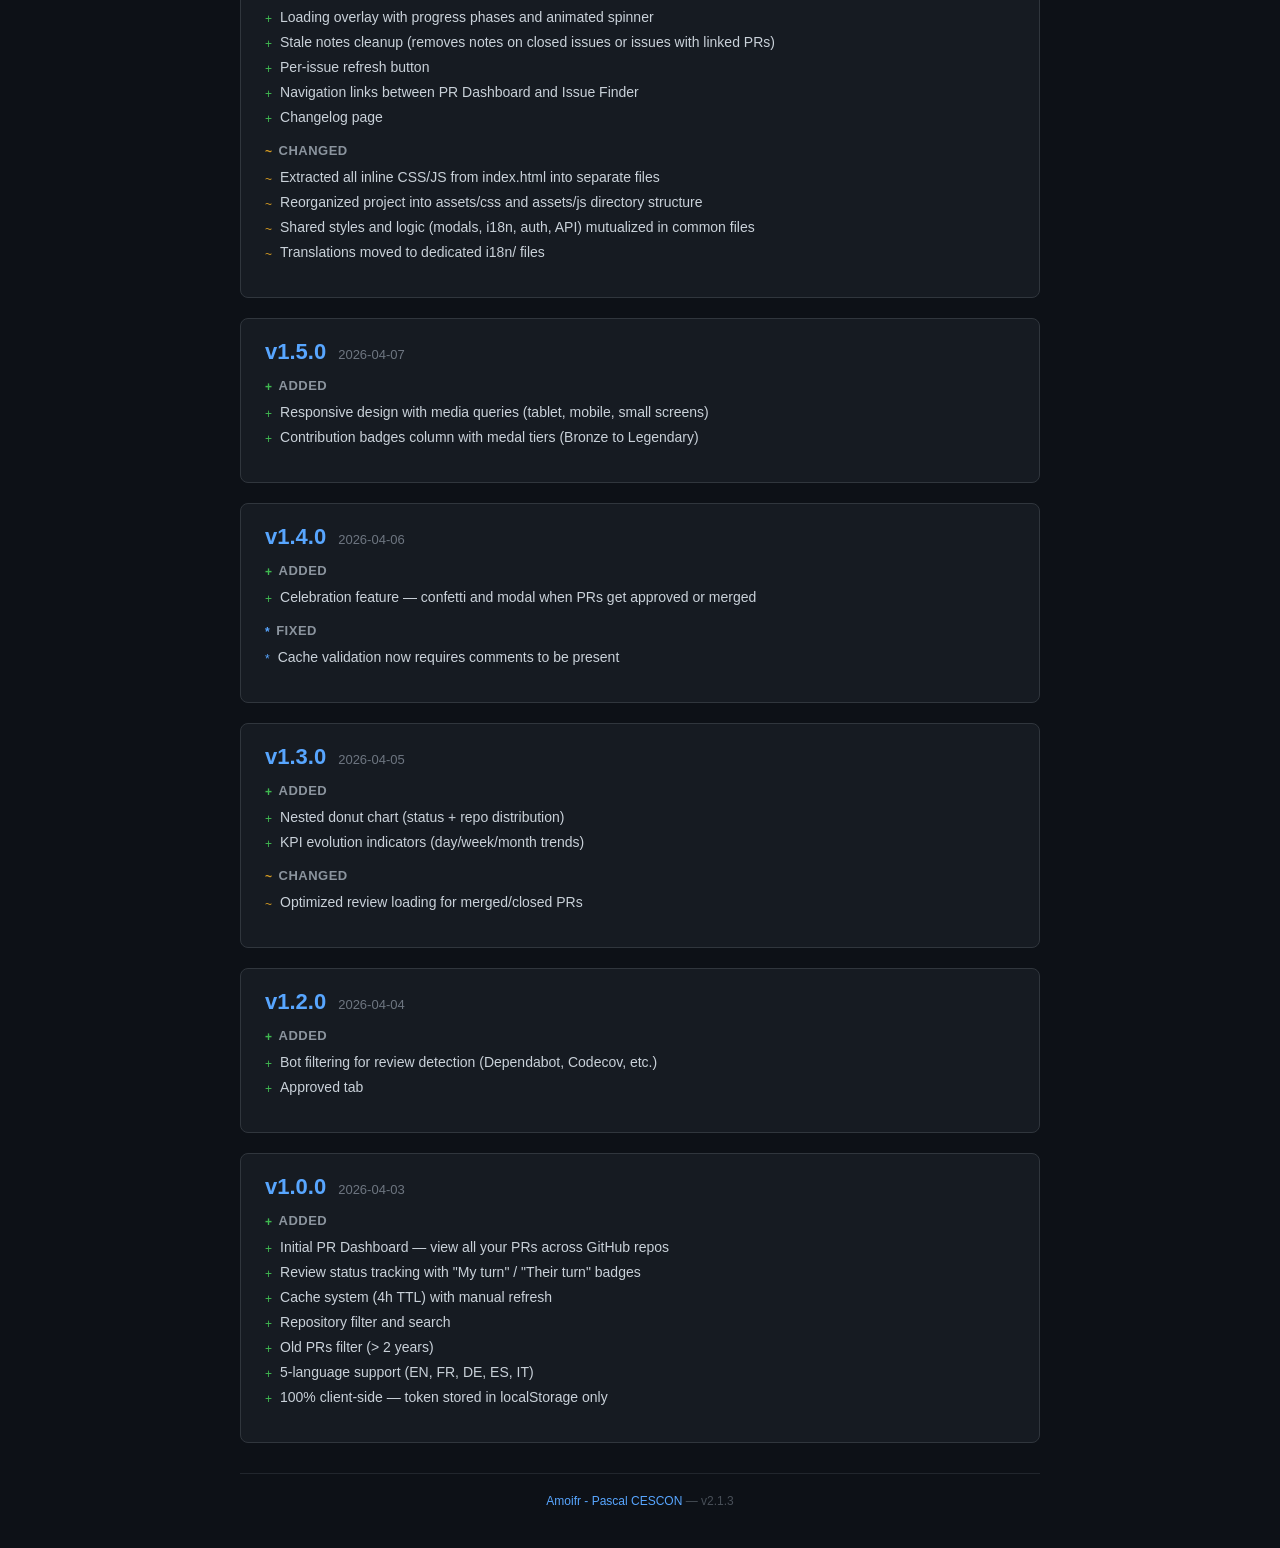
==== commit c710be2c: "Collapse the repo filter bar on the dashboard (v2.1.3)" ====
--- a/CHANGELOG.html
+++ b/CHANGELOG.html
@@ -42,9 +42,22 @@
 
         <div class="version">
             <div class="version-header">
+                <span class="version-tag">v2.1.3</span>
+                <span class="version-date">2026-10-27</span>
+                <span class="version-label latest">Latest</span>
+            </div>
+            <div class="change-category">
+                <h4><span class="change-icon changed">↻</span> Changed</h4>
+                <ul>
+                    <li><span class="change-icon changed">↻</span> The "Filter by repo" bar on the dashboard is now collapsed by default and only shows the active filter; click its label to expand it (the choice is remembered)</li>
+                </ul>
+            </div>
+        </div>
+
+        <div class="version">
+            <div class="version-header">
                 <span class="version-tag">v2.1.2</span>
                 <span class="version-date">2026-10-27</span>
-                <span class="version-label latest">Latest</span>
             </div>
             <div class="change-category">
                 <h4><span class="change-icon fixed">✓</span> Fixed</h4>
@@ -235,7 +248,7 @@
             </div>
         </div>
 
-        <p class="generated"><a href="https://github.com/Amoifr" target="_blank">Amoifr - Pascal CESCON</a> — v2.1.2</p>
+        <p class="generated"><a href="https://github.com/Amoifr" target="_blank">Amoifr - Pascal CESCON</a> — v2.1.3</p>
     </div>
 </body>
 </html>
--- a/assets/css/common.css
+++ b/assets/css/common.css
@@ -82,6 +82,11 @@
 /* Repo filter */
 .repo-filter { margin-bottom: 15px; display: flex; flex-wrap: wrap; gap: 8px; align-items: center; }
 .repo-filter-label { color: #8b949e; font-size: 13px; margin-right: 10px; }
+.repo-filter-toggle { background: none; border: none; padding: 0; cursor: pointer; font-family: inherit; }
+.repo-filter-toggle:hover { color: #c9d1d9; }
+.repo-filter-chevron { display: inline-block; margin-right: 6px; transition: transform 0.2s; }
+.repo-filter-toggle[aria-expanded="true"] .repo-filter-chevron { transform: rotate(90deg); }
+.repo-filter.collapsed .repo-btn:not(.active) { display: none; }
 .repo-btn { padding: 5px 12px; border: 1px solid #30363d; border-radius: 20px; background: #21262d; color: #c9d1d9; font-size: 12px; cursor: pointer; transition: all 0.2s; }
 .repo-btn:hover { border-color: #58a6ff; color: #58a6ff; }
 .repo-btn.active { background: #388bfd33; border-color: #58a6ff; color: #58a6ff; }
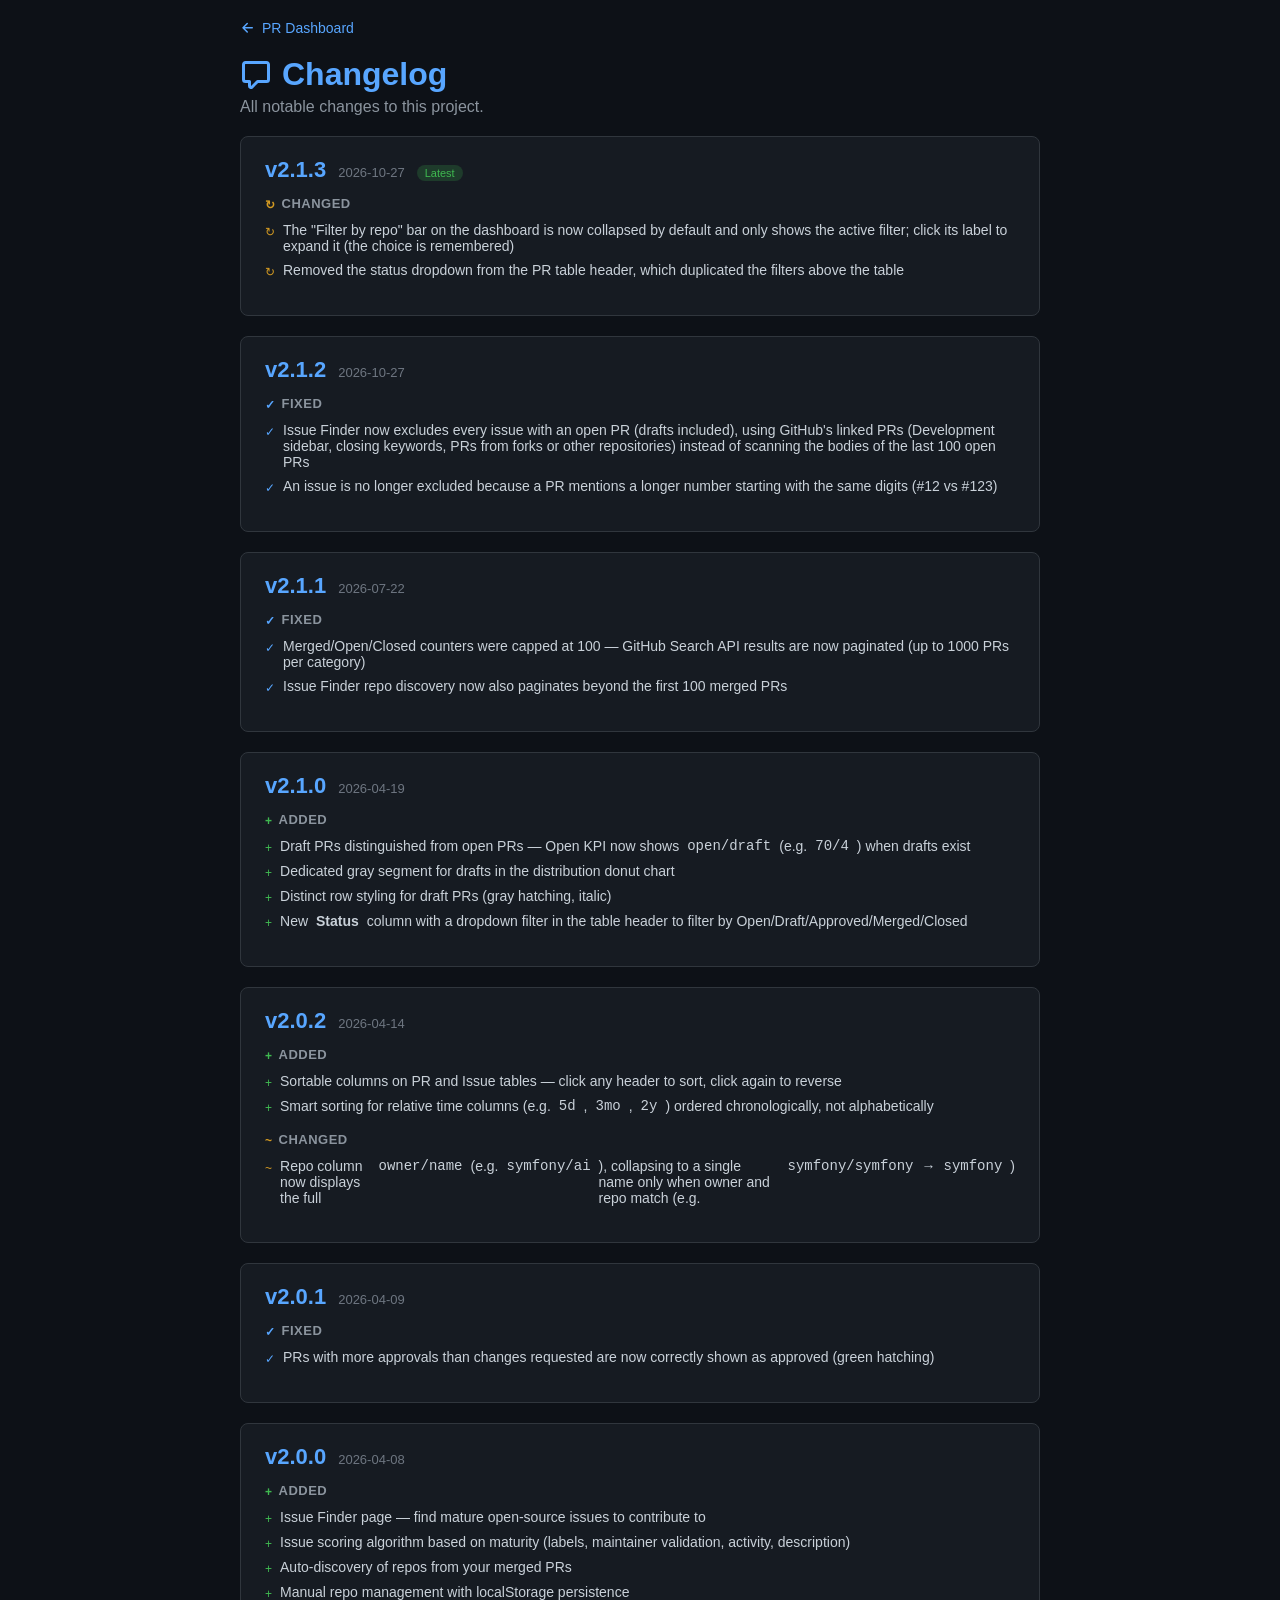
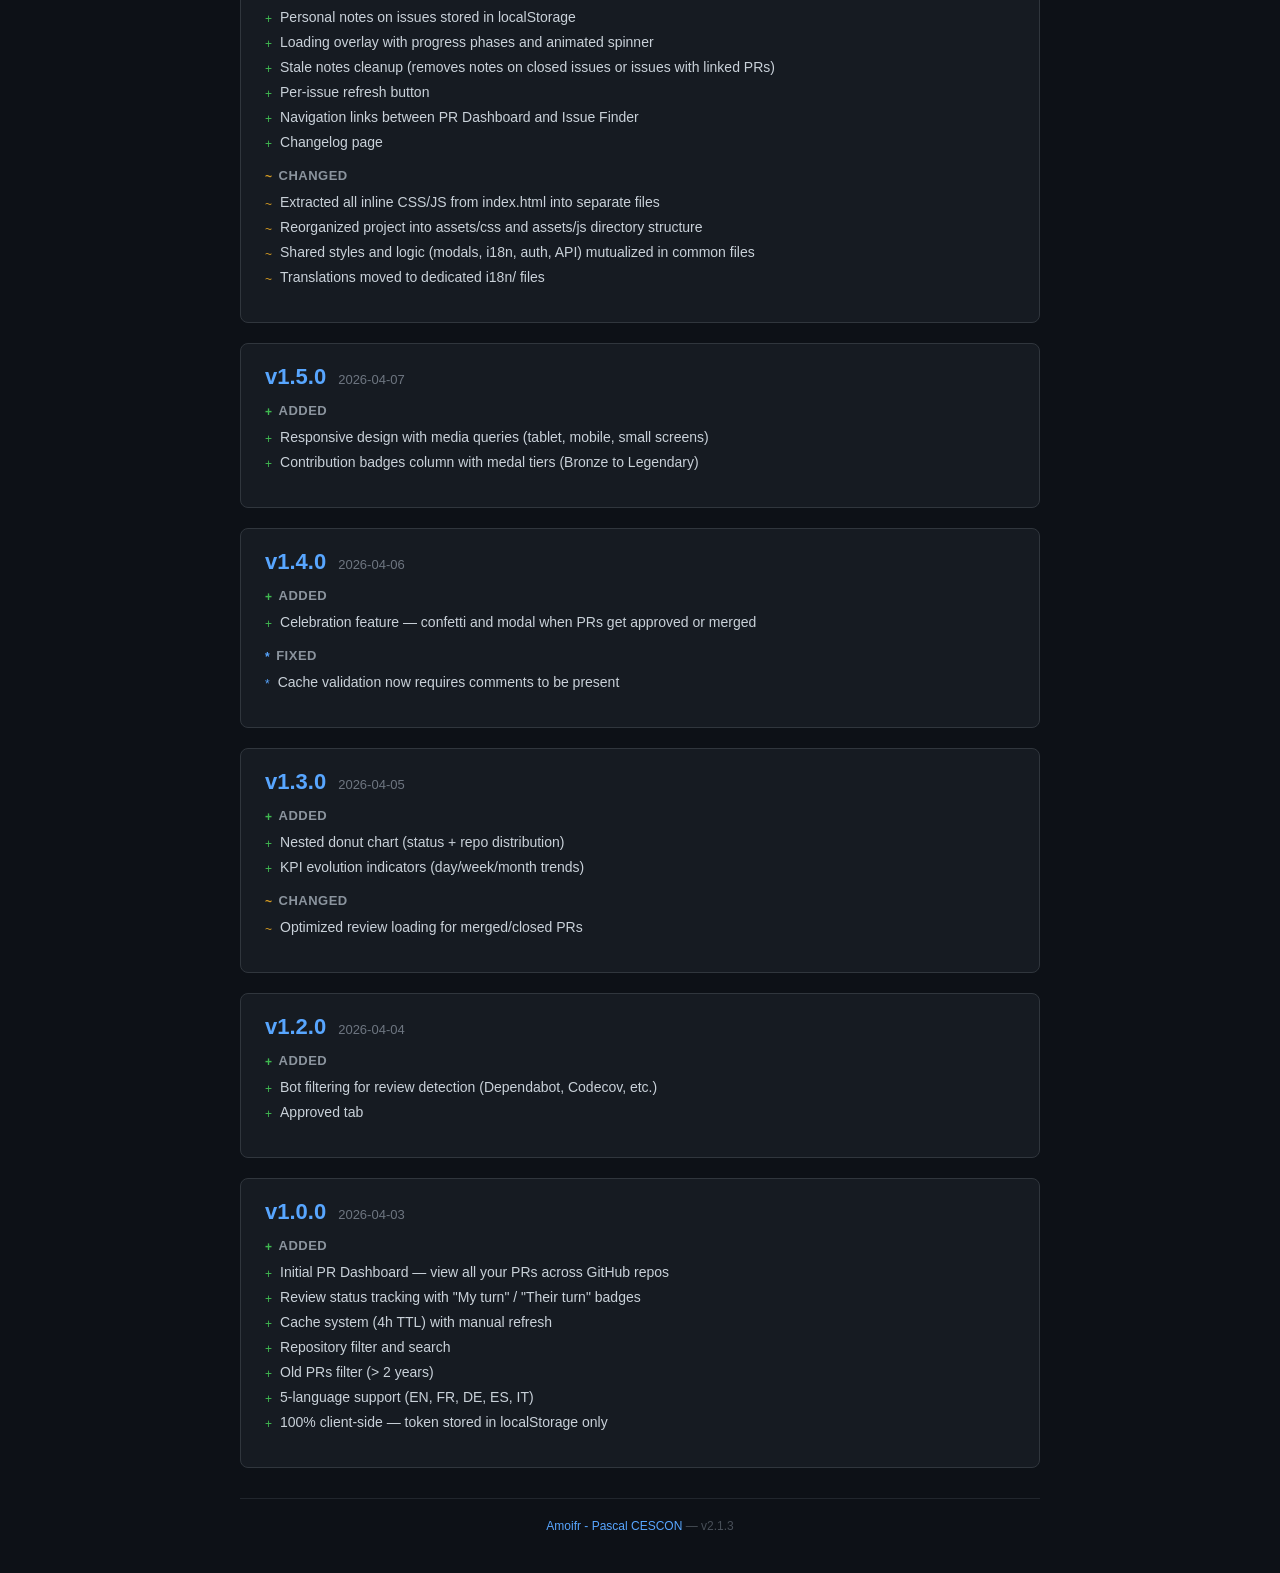
==== commit 4cc02211: "Remove the status dropdown from the PR table header" ====
--- a/CHANGELOG.html
+++ b/CHANGELOG.html
@@ -50,6 +50,7 @@
                 <h4><span class="change-icon changed">↻</span> Changed</h4>
                 <ul>
                     <li><span class="change-icon changed">↻</span> The "Filter by repo" bar on the dashboard is now collapsed by default and only shows the active filter; click its label to expand it (the choice is remembered)</li>
+                    <li><span class="change-icon changed">↻</span> Removed the status dropdown from the PR table header, which duplicated the filters above the table</li>
                 </ul>
             </div>
         </div>
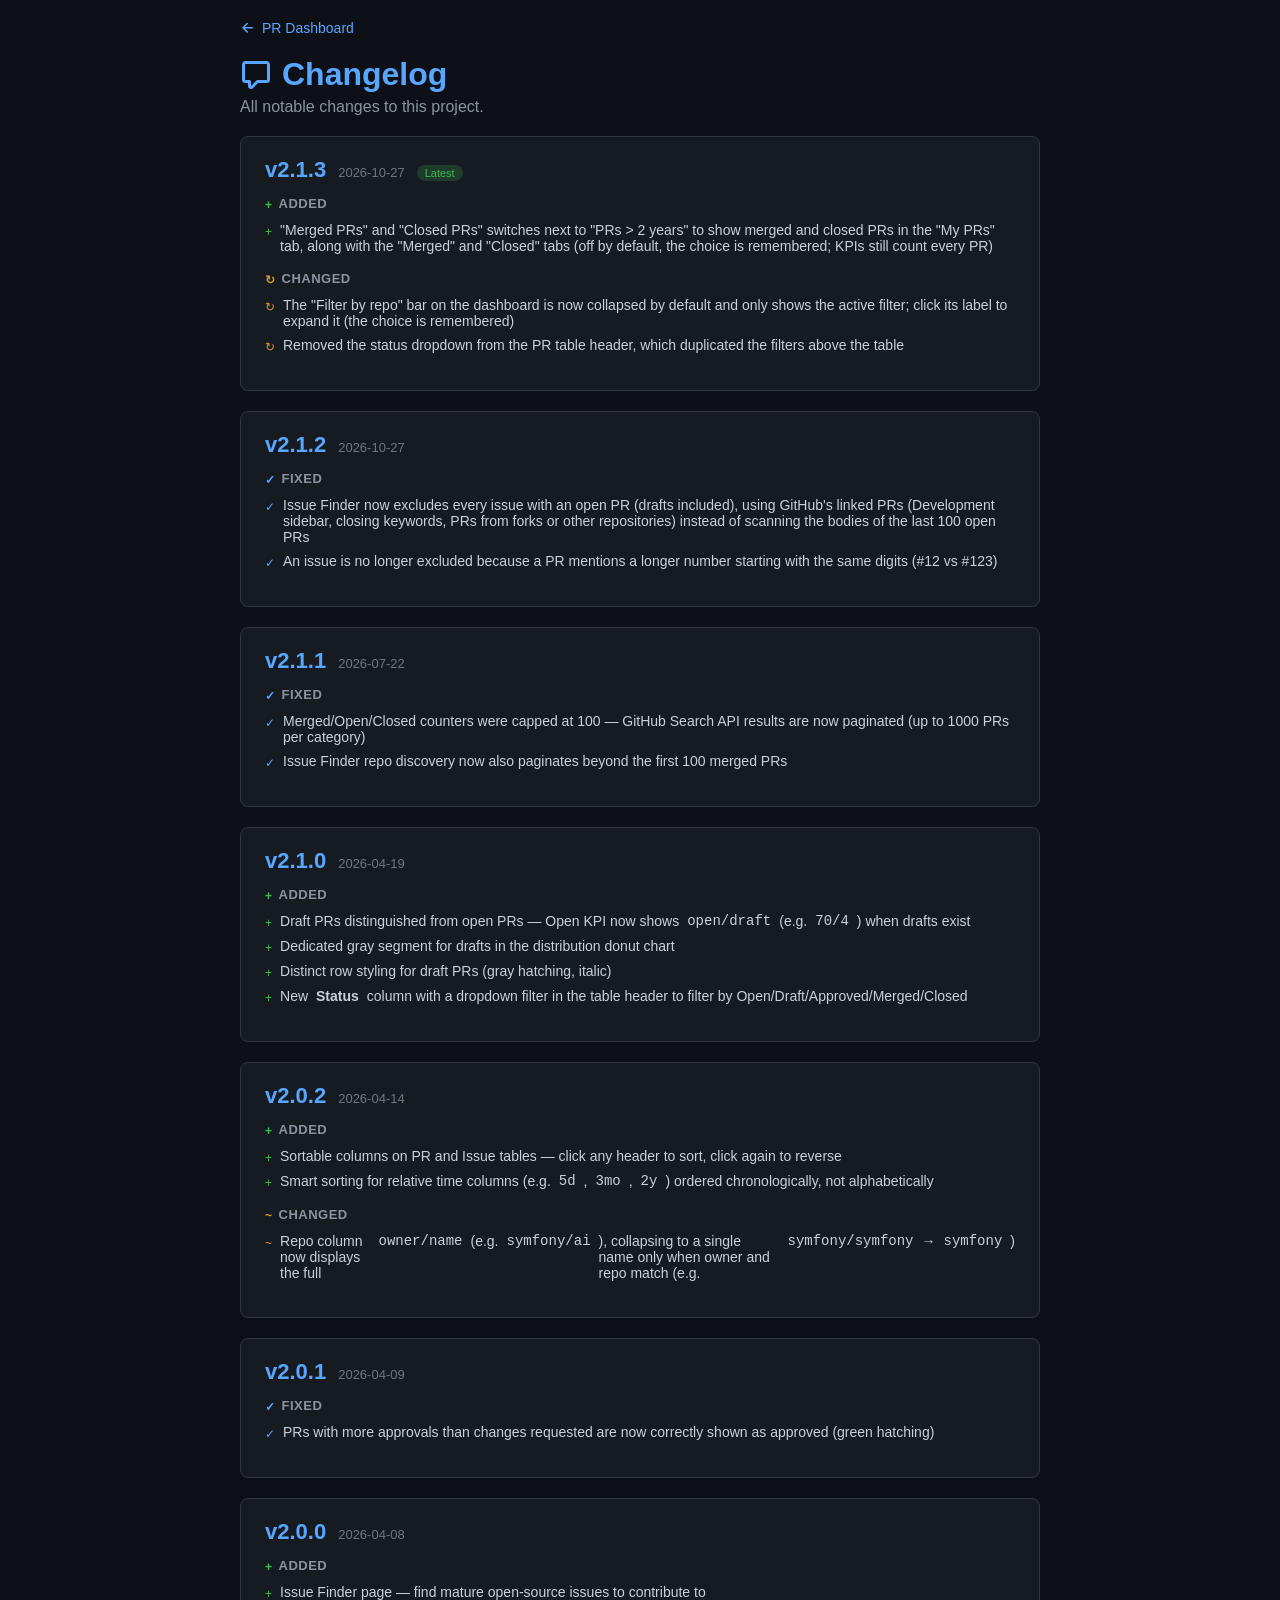
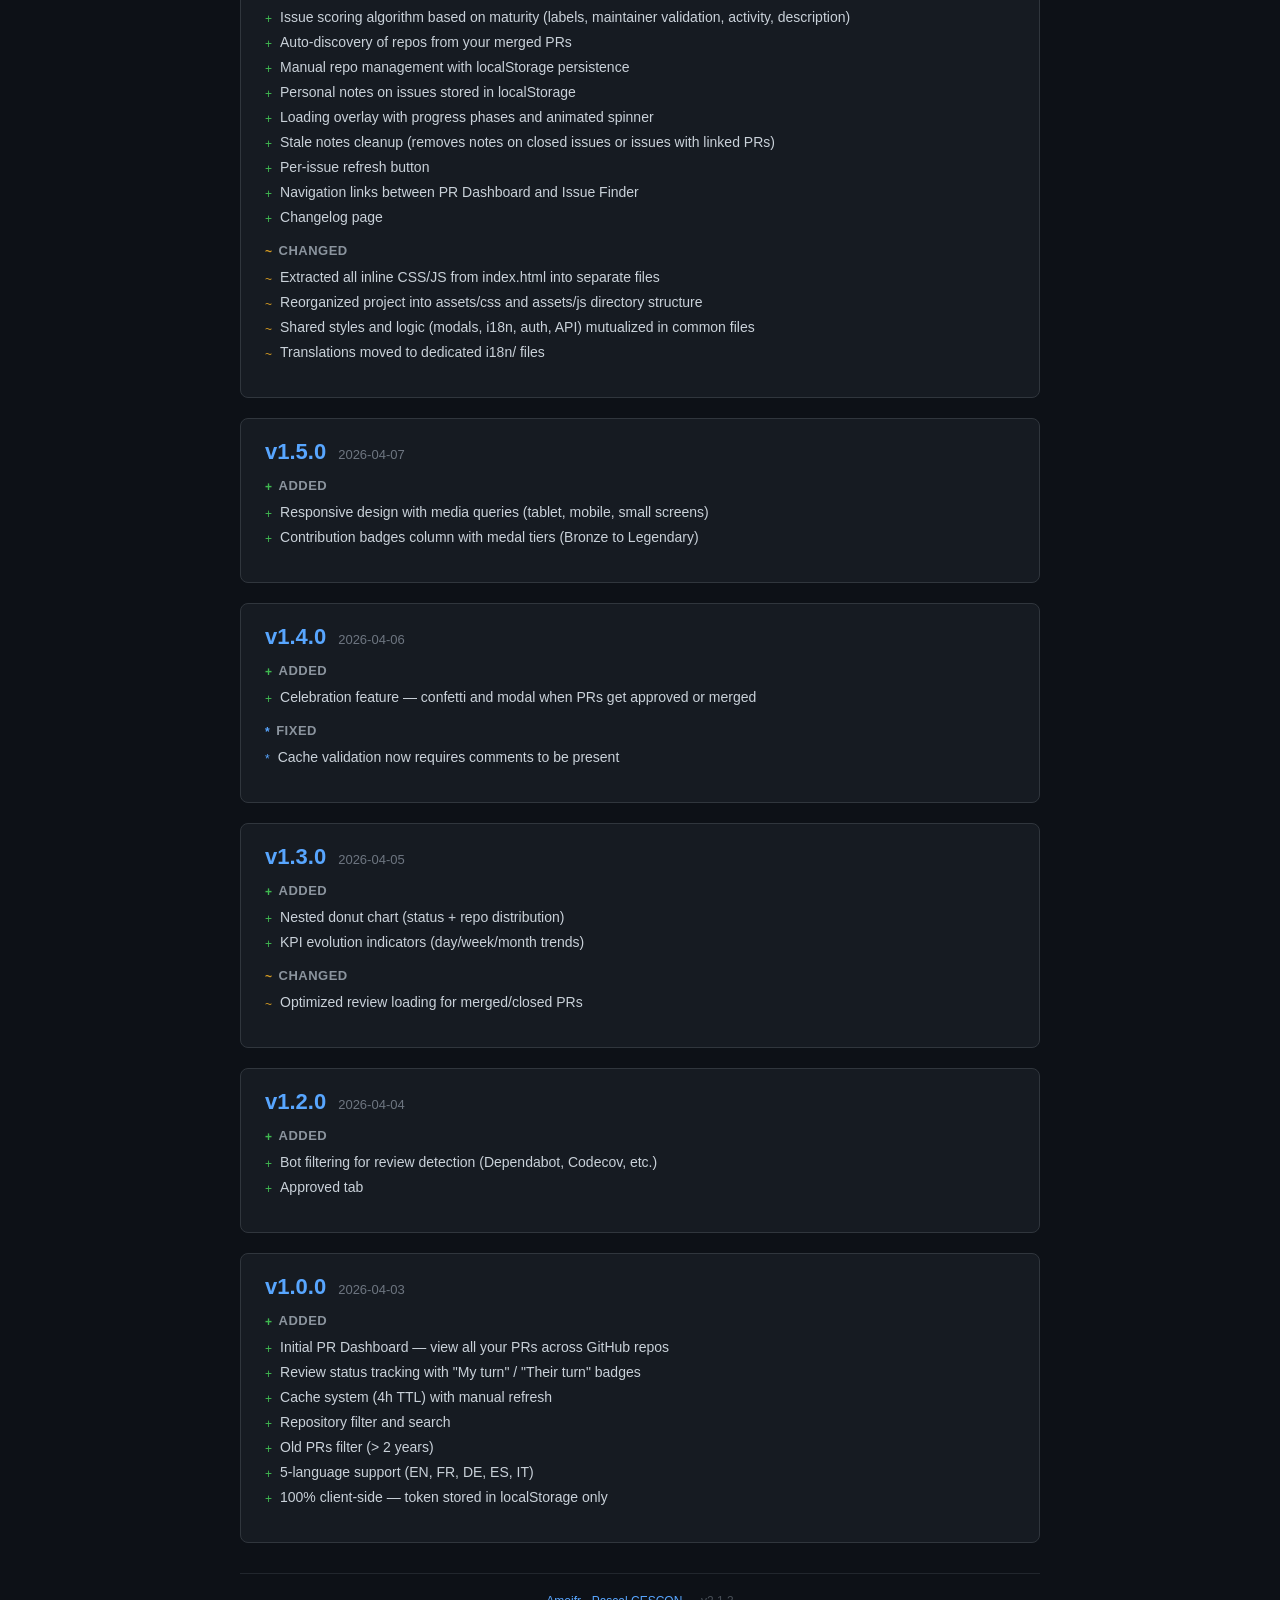
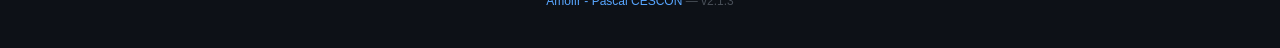
==== commit dd222b64: "Add Merged and Closed switches to the dashboard - Off by default, remembered across visits - They fi" ====
--- a/CHANGELOG.html
+++ b/CHANGELOG.html
@@ -47,6 +47,12 @@
                 <span class="version-label latest">Latest</span>
             </div>
             <div class="change-category">
+                <h4><span class="change-icon added">+</span> Added</h4>
+                <ul>
+                    <li><span class="change-icon added">+</span> "Merged PRs" and "Closed PRs" switches next to "PRs &gt; 2 years" to show merged and closed PRs in the "My PRs" tab, along with the "Merged" and "Closed" tabs (off by default, the choice is remembered; KPIs still count every PR)</li>
+                </ul>
+            </div>
+            <div class="change-category">
                 <h4><span class="change-icon changed">↻</span> Changed</h4>
                 <ul>
                     <li><span class="change-icon changed">↻</span> The "Filter by repo" bar on the dashboard is now collapsed by default and only shows the active filter; click its label to expand it (the choice is remembered)</li>
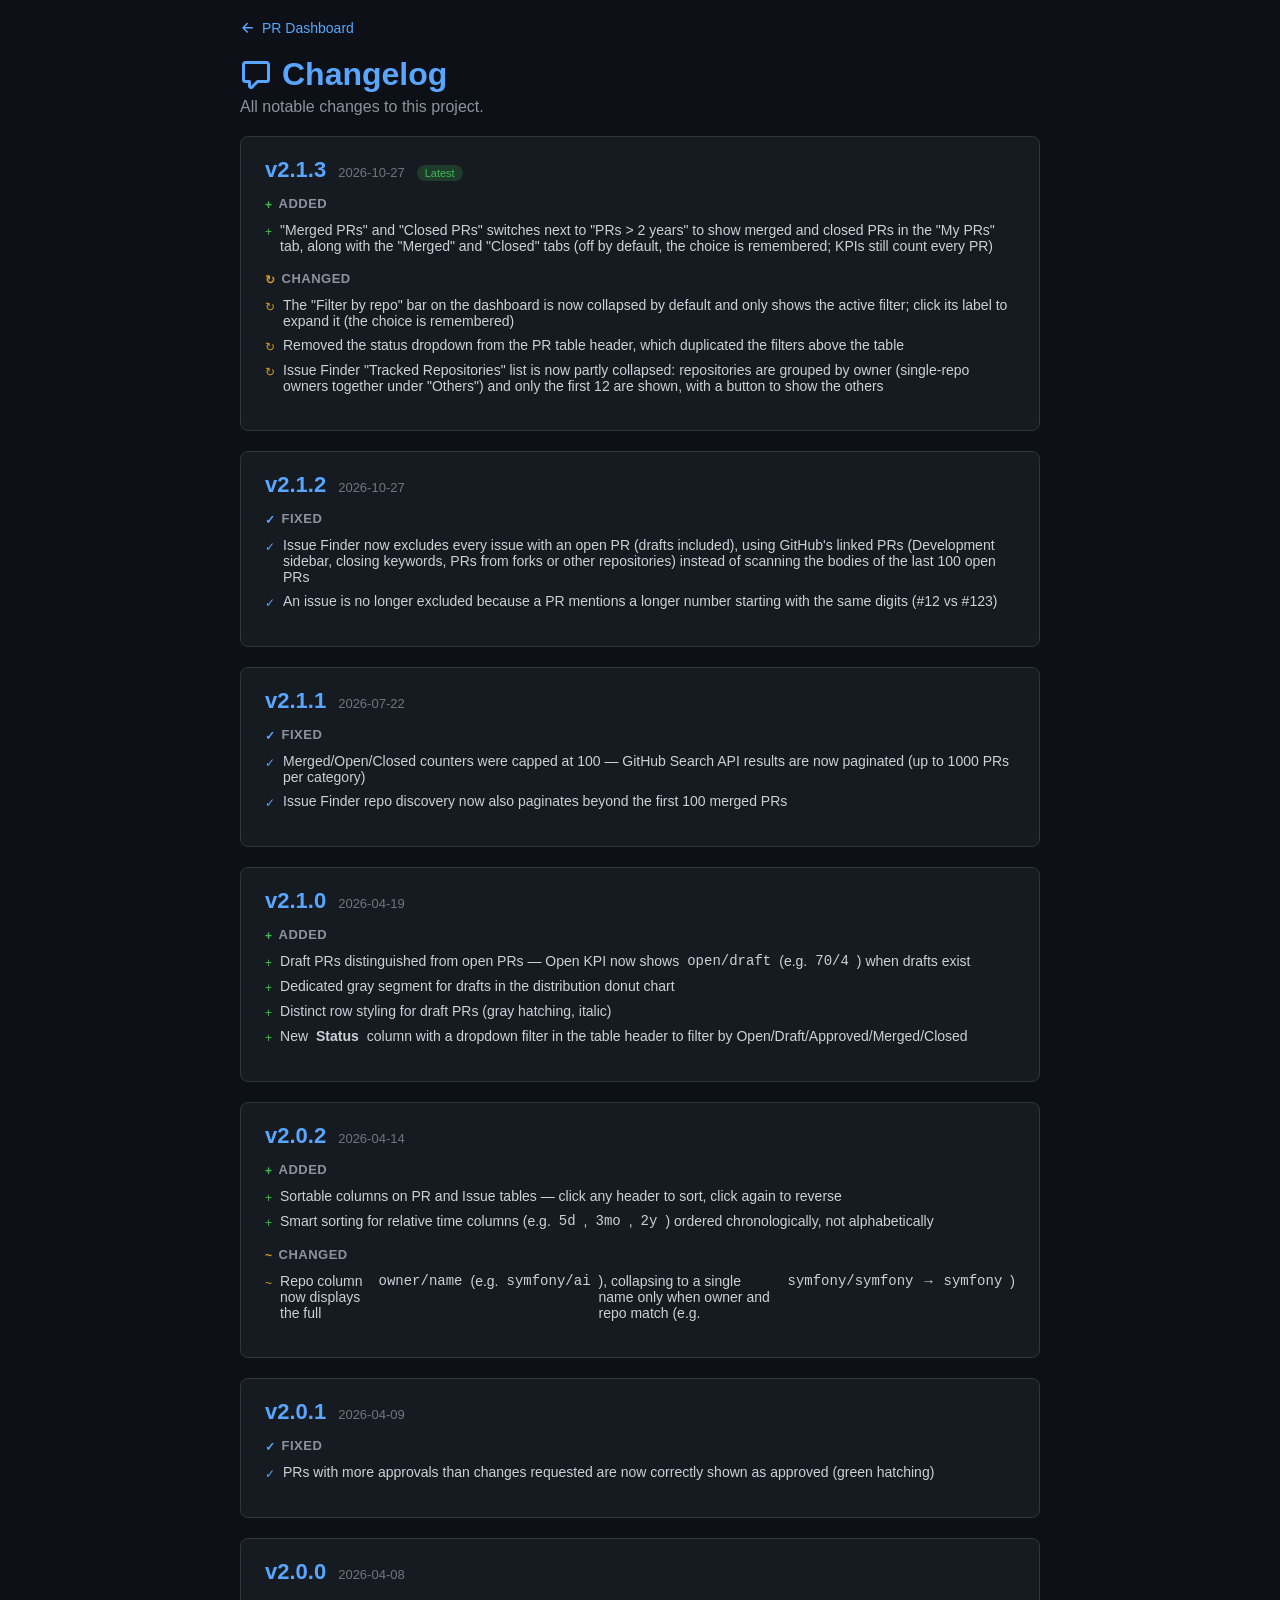
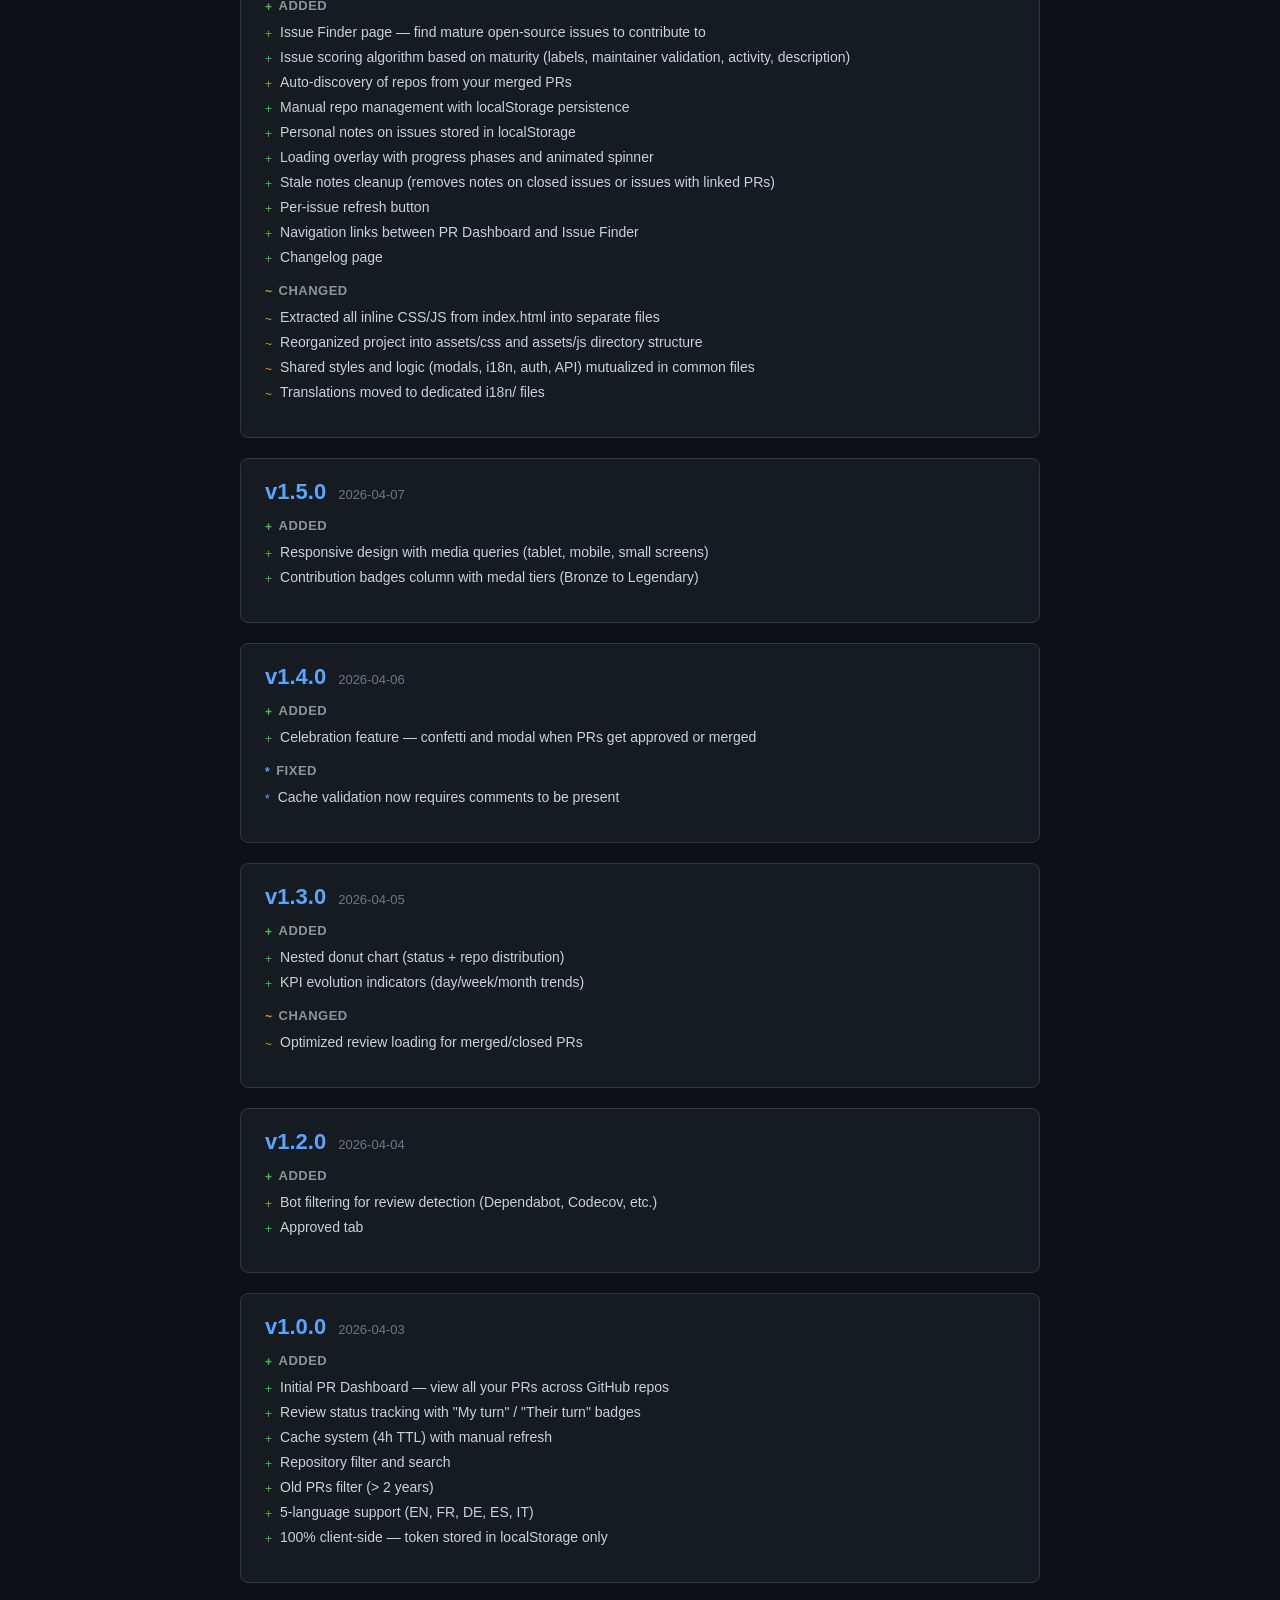
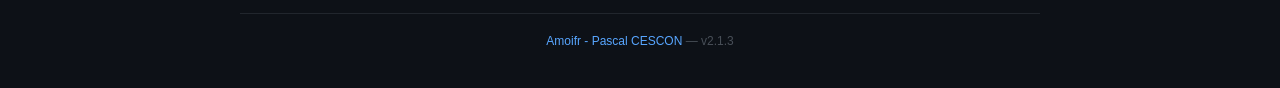
==== commit 1d85f82a: "Group and partly collapse the Issue Finder tracked repositories - Group repositories by owner, bigge" ====
--- a/CHANGELOG.html
+++ b/CHANGELOG.html
@@ -57,6 +57,7 @@
                 <ul>
                     <li><span class="change-icon changed">↻</span> The "Filter by repo" bar on the dashboard is now collapsed by default and only shows the active filter; click its label to expand it (the choice is remembered)</li>
                     <li><span class="change-icon changed">↻</span> Removed the status dropdown from the PR table header, which duplicated the filters above the table</li>
+                    <li><span class="change-icon changed">↻</span> Issue Finder "Tracked Repositories" list is now partly collapsed: repositories are grouped by owner (single-repo owners together under "Others") and only the first 12 are shown, with a button to show the others</li>
                 </ul>
             </div>
         </div>
